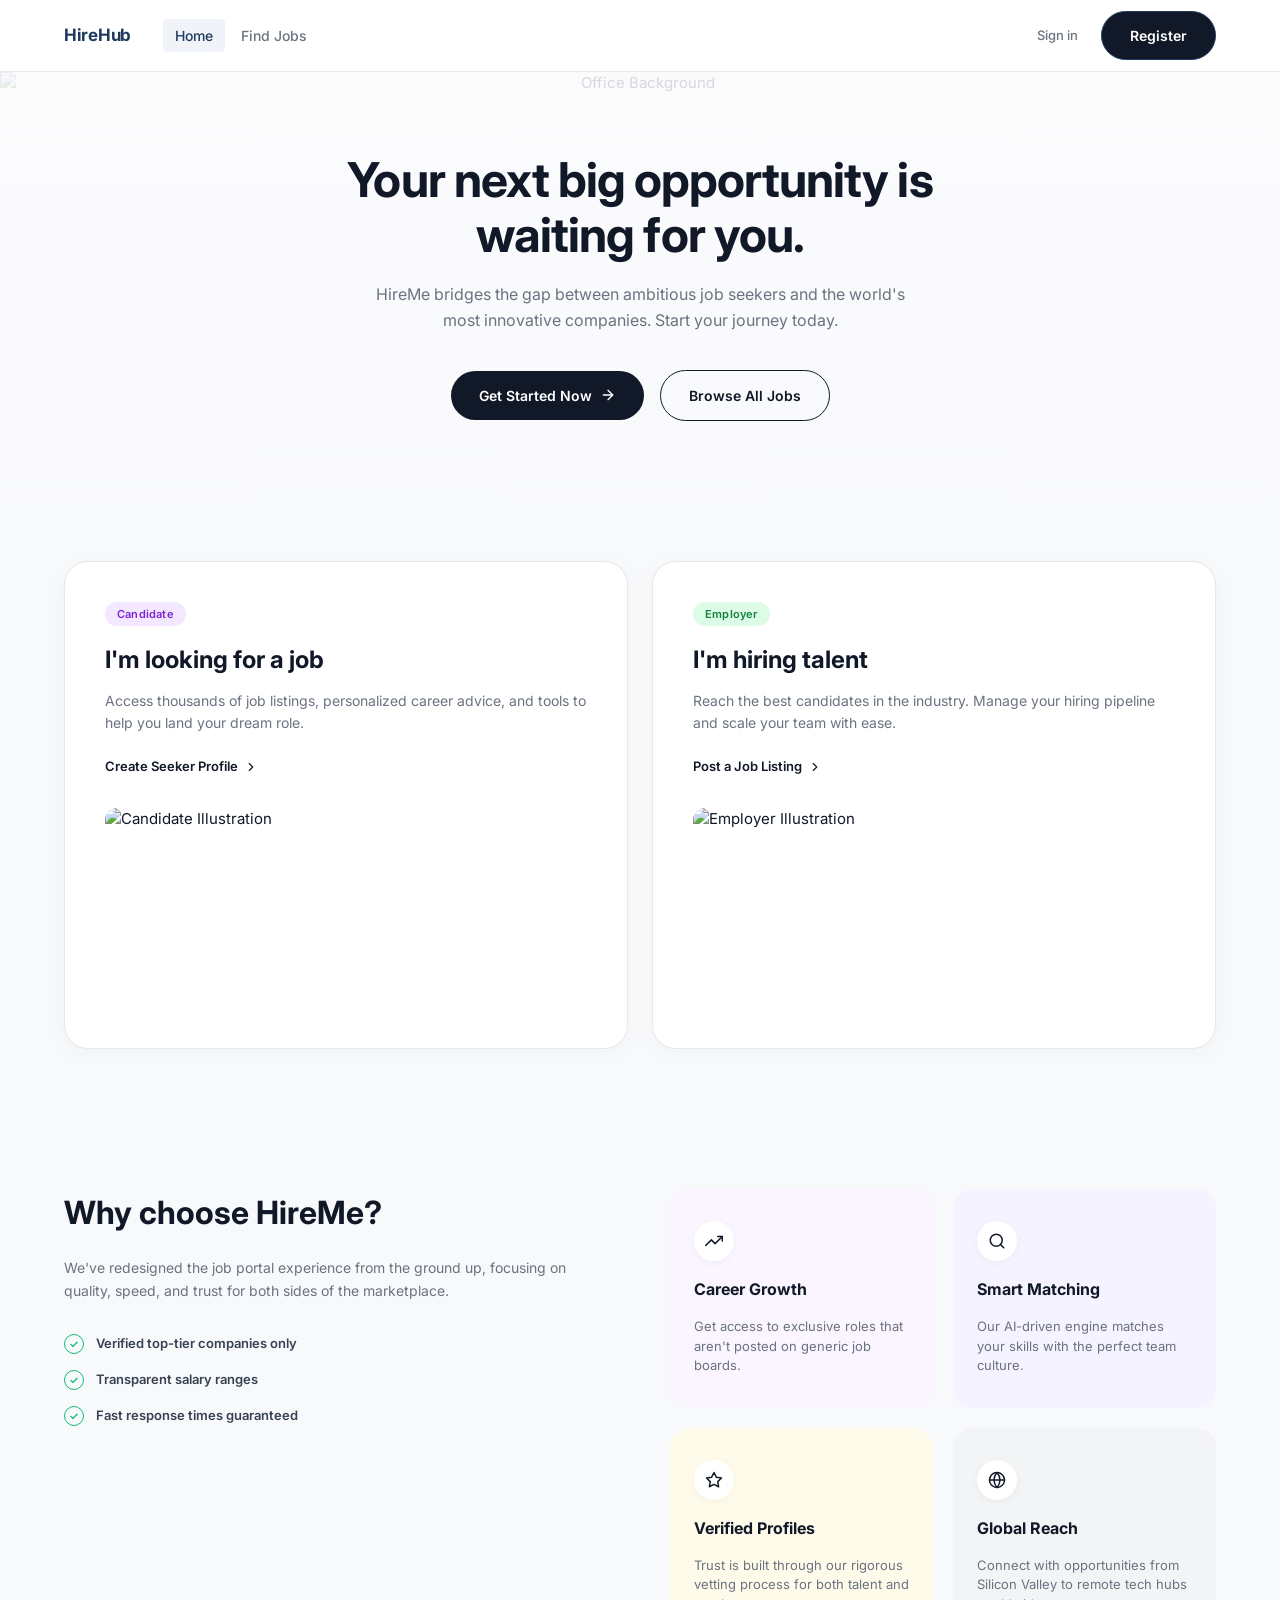
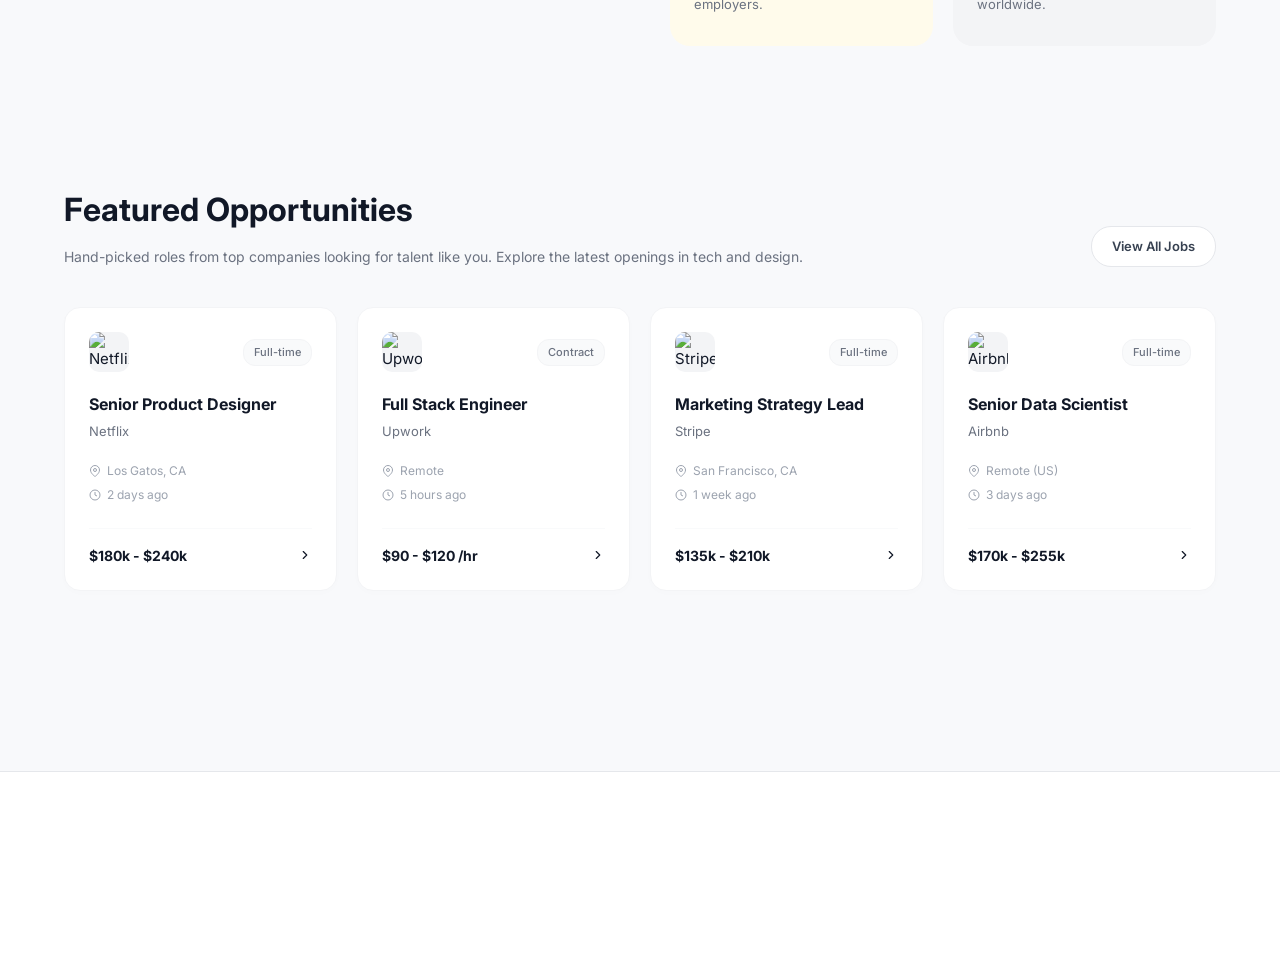
==== job-portal-frontend/index.html @ b5a2e88e "upgraded all frontend pages" ====
<!DOCTYPE html>
<html lang="en">
<head>
    <meta charset="UTF-8">
    <meta name="viewport" content="width=device-width, initial-scale=1.0">
    <title>HireMe — Your next big opportunity is waiting for you</title>
    <link rel="preconnect" href="https://fonts.googleapis.com">
    <link rel="preconnect" href="https://fonts.gstatic.com" crossorigin>
    <link rel="stylesheet" href="css/style.css">
    <style>
        * {
            margin: 0;
            padding: 0;
            box-sizing: border-box;
            font-family: 'Inter', -apple-system, BlinkMacSystemFont, sans-serif;
        }

        body {
            background-color: #F8F9FB;
            color: #111827;
            line-height: 1.5;
            -webkit-font-smoothing: antialiased;
        }

        a {
            text-decoration: none;
            color: inherit;
        }

        /* Container */
        .container {
            max-width: 1200px;
            margin: 0 auto;
            padding: 0 24px;
        }

        /* Navbar */
        .navbar {
            height: 72px;
            background: #ffffff;
            border-bottom: 1px solid #E5E7EB;
            display: flex;
            align-items: center;
            position: sticky;
            top: 0;
            z-index: 100;
        }

        .navbar .container {
            display: flex;
            align-items: center;
            justify-content: space-between;
            width: 100%;
        }

        .logo-group {
            display: flex;
            align-items: center;
            gap: 8px;
            font-weight: 700;
            font-size: 20px;
            color: #000;
        }

        .logo-icon {
            width: 32px;
            height: 32px;
            background: #111827;
            border-radius: 8px;
            display: flex;
            align-items: center;
            justify-content: center;
            color: #fff;
        }

        .nav-links {
            display: flex;
            align-items: center;
            gap: 32px;
            list-style: none;
            font-size: 13px;
            font-weight: 500;
            color: #4B5563;
        }

        .nav-links a:hover {
            color: #111827;
        }

        .nav-actions {
            display: flex;
            align-items: center;
            gap: 20px;
            font-size: 13px;
            font-weight: 500;
        }

        .nav-action-item {
            display: flex;
            align-items: center;
            gap: 6px;
            color: #374151;
        }

        .btn-register {
            background: #111827;
            color: #ffffff;
            padding: 9px 18px;
            border-radius: 20px;
            font-size: 13px;
            font-weight: 600;
            transition: background 0.2s;
        }

        .btn-register:hover {
            background: #1f2937;
        }

        /* Hero Section */
        .hero-section {
            position: relative;
            padding: 80px 0 100px;
            text-align: center;
            background: linear-gradient(180deg, rgba(255, 255, 255, 0.4) 0%, rgba(248, 249, 251, 1) 100%);
            overflow: hidden;
        }

        .hero-bg-img {
            position: absolute;
            top: 0;
            left: 50%;
            transform: translateX(-50%);
            width: 100%;
            max-width: 1400px;
            height: 100%;
            object-fit: cover;
            opacity: 0.15;
            z-index: 0;
            pointer-events: none;
        }

        .hero-content {
            position: relative;
            z-index: 1;
            max-width: 720px;
            margin: 0 auto;
        }

        .hero-title {
            font-size: 48px;
            font-weight: 700;
            line-height: 1.15;
            letter-spacing: -0.02em;
            color: #111827;
            margin-bottom: 20px;
        }

        .hero-subtitle {
            font-size: 16px;
            color: #6B7280;
            max-width: 540px;
            margin: 0 auto 36px;
            line-height: 1.6;
        }

        .hero-buttons {
            display: flex;
            align-items: center;
            justify-content: center;
            gap: 16px;
        }

        .btn-primary {
            background: #111827;
            color: #ffffff;
            padding: 14px 28px;
            border-radius: 30px;
            font-weight: 600;
            font-size: 14px;
            display: inline-flex;
            align-items: center;
            gap: 8px;
        }

        .btn-secondary {
            background: transparent;
            color: #111827;
            border: 1.5px solid #111827;
            padding: 14px 28px;
            border-radius: 30px;
            font-weight: 600;
            font-size: 14px;
        }

        /* Roles Cards Section */
        .roles-section {
            padding: 40px 0 80px;
        }

        .roles-grid {
            display: grid;
            grid-template-columns: repeat(2, 1fr);
            gap: 24px;
        }

        .role-card {
            background: #ffffff;
            border-radius: 24px;
            padding: 40px;
            border: 1.5px solid #E5E7EB;
            display: flex;
            flex-direction: column;
            justify-content: space-between;
            box-shadow: 0 4px 20px rgba(0, 0, 0, 0.03);
            transition: transform 0.3s ease, box-shadow 0.3s ease, border-color 0.3s ease;
            cursor: pointer;
        }

        .role-card:hover {
            transform: translateY(-6px);
            box-shadow: 0 20px 35px -10px rgba(30, 58, 95, 0.12);
            border-color: #1E3A5F;
        }

        .badge {
            display: inline-block;
            padding: 4px 12px;
            border-radius: 12px;
            font-size: 11px;
            font-weight: 600;
            margin-bottom: 16px;
        }

        .badge-candidate {
            background: #F3E8FF;
            color: #7E22CE;
        }

        .badge-employer {
            background: #DCFCE7;
            color: #15803D;
        }

        .role-card h2 {
            font-size: 24px;
            font-weight: 700;
            margin-bottom: 12px;
            color: #111827;
        }

        .role-card p {
            font-size: 14px;
            color: #6B7280;
            line-height: 1.6;
            margin-bottom: 20px;
        }

        .role-link {
            display: inline-flex;
            align-items: center;
            gap: 6px;
            font-size: 13px;
            font-weight: 600;
            color: #111827;
            margin-bottom: 32px;
        }

        .role-illustration {
            width: 100%;
            height: 200px;
            object-fit: contain;
            border-radius: 12px;
        }

        /* Why Choose Us Section */
        .why-section {
            padding: 60px 0 100px;
        }

        .why-grid {
            display: grid;
            grid-template-columns: 1fr 1fr;
            gap: 60px;
            align-items: start;
        }

        .why-left h2 {
            font-size: 32px;
            font-weight: 700;
            margin-bottom: 20px;
            color: #111827;
        }

        .why-left p {
            font-size: 14px;
            color: #6B7280;
            line-height: 1.6;
            margin-bottom: 32px;
        }

        .why-checklist {
            display: flex;
            flex-direction: column;
            gap: 16px;
        }

        .checklist-item {
            display: flex;
            align-items: center;
            gap: 12px;
            font-size: 13px;
            font-weight: 600;
            color: #374151;
        }

        .check-icon {
            width: 20px;
            height: 20px;
            border-radius: 50%;
            border: 1.5px solid #10B981;
            color: #10B981;
            display: flex;
            align-items: center;
            justify-content: center;
            font-size: 11px;
        }

        .features-grid {
            display: grid;
            grid-template-columns: repeat(2, 1fr);
            gap: 20px;
        }

        .feature-card {
            padding: 32px 24px;
            border-radius: 20px;
            display: flex;
            flex-direction: column;
            gap: 16px;
        }

        .bg-pink { background: #FAF5FF; }
        .bg-purple { background: #F5F3FF; }
        .bg-yellow { background: #FFFBEB; }
        .bg-gray { background: #F3F4F6; }

        .feature-icon {
            width: 40px;
            height: 40px;
            background: #ffffff;
            border-radius: 50%;
            display: flex;
            align-items: center;
            justify-content: center;
            box-shadow: 0 2px 8px rgba(0, 0, 0, 0.04);
        }

        .feature-card h3 {
            font-size: 16px;
            font-weight: 700;
            color: #111827;
        }

        .feature-card p {
            font-size: 13px;
            color: #6B7280;
            line-height: 1.5;
        }

        /* Featured Opportunities */
        .jobs-section {
            padding: 40px 0 100px;
        }

        .jobs-header {
            display: flex;
            align-items: flex-end;
            justify-content: space-between;
            margin-bottom: 40px;
        }

        .jobs-header-left h2 {
            font-size: 32px;
            font-weight: 700;
            margin-bottom: 12px;
            color: #111827;
        }

        .jobs-header-left p {
            font-size: 14px;
            color: #6B7280;
        }

        .btn-view-all {
            border: 1px solid #E5E7EB;
            background: #ffffff;
            padding: 10px 20px;
            border-radius: 20px;
            font-size: 13px;
            font-weight: 600;
            color: #374151;
        }

        .jobs-grid {
            display: grid;
            grid-template-columns: repeat(4, 1fr);
            gap: 20px;
        }

        .job-card {
            background: #ffffff;
            border-radius: 16px;
            padding: 24px;
            border: 1px solid #F3F4F6;
            display: flex;
            flex-direction: column;
            justify-content: space-between;
            box-shadow: 0 2px 10px rgba(0, 0, 0, 0.01);
        }

        .job-card-top {
            display: flex;
            align-items: center;
            justify-content: space-between;
            margin-bottom: 20px;
        }

        .company-logo {
            width: 40px;
            height: 40px;
            border-radius: 10px;
            background: #F3F4F6;
            object-fit: cover;
        }

        .job-badge {
            font-size: 11px;
            font-weight: 500;
            color: #6B7280;
            background: #F9FAFB;
            padding: 4px 10px;
            border-radius: 12px;
            border: 1px solid #F3F4F6;
        }

        .job-title {
            font-size: 16px;
            font-weight: 700;
            color: #111827;
            margin-bottom: 6px;
        }

        .company-name {
            font-size: 13px;
            color: #6B7280;
            margin-bottom: 20px;
        }

        .job-meta {
            display: flex;
            flex-direction: column;
            gap: 6px;
            font-size: 12px;
            color: #9CA3AF;
            margin-bottom: 24px;
        }

        .meta-item {
            display: flex;
            align-items: center;
            gap: 6px;
        }

        .job-card-bottom {
            display: flex;
            align-items: center;
            justify-content: space-between;
            padding-top: 16px;
            border-top: 1px solid #F9FAFB;
        }

        .salary {
            font-size: 14px;
            font-weight: 700;
            color: #111827;
        }

        .arrow-btn {
            color: #111827;
            display: flex;
            align-items: center;
        }

        /* Footer */
        .footer {
            border-top: 1px solid #E5E7EB;
            padding: 32px 0;
            background: #ffffff;
        }

        .footer .container {
            display: flex;
            align-items: center;
            justify-content: space-between;
            font-size: 12px;
            color: #9CA3AF;
        }

        .footer-links {
            display: flex;
            gap: 24px;
        }

        /* Responsiveness */
        @media (max-width: 1024px) {
            .jobs-grid {
                grid-template-columns: repeat(2, 1fr);
            }
            .why-grid {
                grid-template-columns: 1fr;
            }
        }

        @media (max-width: 640px) {
            .roles-grid {
                grid-template-columns: 1fr;
            }
            .jobs-grid {
                grid-template-columns: 1fr;
            }
            .features-grid {
                grid-template-columns: 1fr;
            }
            .hero-title {
                font-size: 32px;
            }
            .nav-links {
                display: none;
            }
        }
    </style>
</head>
<body>

    <!-- Navbar -->
    <nav class="navbar" id="navbar"></nav>

    <!-- Hero Section -->
    <section class="hero-section">
        <img src="placeholder-hero.jpg" alt="Office Background" class="hero-bg-img" />
        <div class="container">
            <div class="hero-content">
                <h1 class="hero-title">Your next big opportunity is waiting for you.</h1>
                <p class="hero-subtitle">HireMe bridges the gap between ambitious job seekers and the world's most innovative companies. Start your journey today.</p>
                <div class="hero-buttons">
                    <a href="#" class="btn-primary">
                        Get Started Now
                        <svg width="16" height="16" viewBox="0 0 24 24" fill="none" stroke="currentColor" stroke-width="2" stroke-linecap="round" stroke-linejoin="round"><line x1="5" y1="12" x2="19" y2="12"></line><polyline points="12 5 19 12 12 19"></polyline></svg>
                    </a>
                    <a href="#" class="btn-secondary">Browse All Jobs</a>
                </div>
            </div>
        </div>
    </section>

    <!-- Candidate & Employer Cards -->
    <section class="roles-section">
        <div class="container">
            <div class="roles-grid">
                <!-- Candidate Card -->
                <div class="role-card">
                    <div>
                        <span class="badge badge-candidate">Candidate</span>
                        <h2>I'm looking for a job</h2>
                        <p>Access thousands of job listings, personalized career advice, and tools to help you land your dream role.</p>
                        <a href="#" class="role-link">
                            Create Seeker Profile
                            <svg width="14" height="14" viewBox="0 0 24 24" fill="none" stroke="currentColor" stroke-width="2" stroke-linecap="round" stroke-linejoin="round"><polyline points="9 18 15 12 9 6"></polyline></svg>
                        </a>
                    </div>
                    <img src="placeholder-candidate.png" alt="Candidate Illustration" class="role-illustration" />
                </div>

                <!-- Employer Card -->
                <div class="role-card">
                    <div>
                        <span class="badge badge-employer">Employer</span>
                        <h2>I'm hiring talent</h2>
                        <p>Reach the best candidates in the industry. Manage your hiring pipeline and scale your team with ease.</p>
                        <a href="#" class="role-link">
                            Post a Job Listing
                            <svg width="14" height="14" viewBox="0 0 24 24" fill="none" stroke="currentColor" stroke-width="2" stroke-linecap="round" stroke-linejoin="round"><polyline points="9 18 15 12 9 6"></polyline></svg>
                        </a>
                    </div>
                    <img src="placeholder-employer.png" alt="Employer Illustration" class="role-illustration" />
                </div>
            </div>
        </div>
    </section>

    <!-- Why Choose HireMe -->
    <section class="why-section">
        <div class="container">
            <div class="why-grid">
                <div class="why-left">
                    <h2>Why choose HireMe?</h2>
                    <p>We've redesigned the job portal experience from the ground up, focusing on quality, speed, and trust for both sides of the marketplace.</p>
                    <div class="why-checklist">
                        <div class="checklist-item">
                            <span class="check-icon">✓</span>
                            Verified top-tier companies only
                        </div>
                        <div class="checklist-item">
                            <span class="check-icon">✓</span>
                            Transparent salary ranges
                        </div>
                        <div class="checklist-item">
                            <span class="check-icon">✓</span>
                            Fast response times guaranteed
                        </div>
                    </div>
                </div>

                <div class="features-grid">
                    <div class="feature-card bg-pink">
                        <div class="feature-icon">
                            <svg width="18" height="18" viewBox="0 0 24 24" fill="none" stroke="currentColor" stroke-width="2" stroke-linecap="round" stroke-linejoin="round"><polyline points="23 6 13.5 15.5 8.5 10.5 1 18"></polyline><polyline points="17 6 23 6 23 12"></polyline></svg>
                        </div>
                        <h3>Career Growth</h3>
                        <p>Get access to exclusive roles that aren't posted on generic job boards.</p>
                    </div>

                    <div class="feature-card bg-purple">
                        <div class="feature-icon">
                            <svg width="18" height="18" viewBox="0 0 24 24" fill="none" stroke="currentColor" stroke-width="2" stroke-linecap="round" stroke-linejoin="round"><circle cx="11" cy="11" r="8"></circle><line x1="21" y1="21" x2="16.65" y2="16.65"></line></svg>
                        </div>
                        <h3>Smart Matching</h3>
                        <p>Our AI-driven engine matches your skills with the perfect team culture.</p>
                    </div>

                    <div class="feature-card bg-yellow">
                        <div class="feature-icon">
                            <svg width="18" height="18" viewBox="0 0 24 24" fill="none" stroke="currentColor" stroke-width="2" stroke-linecap="round" stroke-linejoin="round"><polygon points="12 2 15.09 8.26 22 9.27 17 14.14 18.18 21.02 12 17.77 5.82 21.02 7 14.14 2 9.27 8.91 8.26 12 2"></polygon></svg>
                        </div>
                        <h3>Verified Profiles</h3>
                        <p>Trust is built through our rigorous vetting process for both talent and employers.</p>
                    </div>

                    <div class="feature-card bg-gray">
                        <div class="feature-icon">
                            <svg width="18" height="18" viewBox="0 0 24 24" fill="none" stroke="currentColor" stroke-width="2" stroke-linecap="round" stroke-linejoin="round"><circle cx="12" cy="12" r="10"></circle><line x1="2" y1="12" x2="22" y2="12"></line><path d="M12 2a15.3 15.3 0 0 1 4 10 15.3 15.3 0 0 1-4 10 15.3 15.3 0 0 1-4-10 15.3 15.3 0 0 1 4-10z"></path></svg>
                        </div>
                        <h3>Global Reach</h3>
                        <p>Connect with opportunities from Silicon Valley to remote tech hubs worldwide.</p>
                    </div>
                </div>
            </div>
        </div>
    </section>

    <!-- Featured Opportunities -->
    <section class="jobs-section">
        <div class="container">
            <div class="jobs-header">
                <div class="jobs-header-left">
                    <h2>Featured Opportunities</h2>
                    <p>Hand-picked roles from top companies looking for talent like you. Explore the latest openings in tech and design.</p>
                </div>
                <a href="#" class="btn-view-all">View All Jobs</a>
            </div>

            <div class="jobs-grid">
                <!-- Job 1 -->
                <div class="job-card">
                    <div>
                        <div class="job-card-top">
                            <img src="placeholder-logo-1.png" alt="Netflix" class="company-logo" />
                            <span class="job-badge">Full-time</span>
                        </div>
                        <h3 class="job-title">Senior Product Designer</h3>
                        <p class="company-name">Netflix</p>
                        <div class="job-meta">
                            <div class="meta-item">
                                <svg width="12" height="12" viewBox="0 0 24 24" fill="none" stroke="currentColor" stroke-width="2"><path d="M21 10c0 7-9 13-9 13s-9-6-9-13a9 9 0 0 1 18 0z"></path><circle cx="12" cy="10" r="3"></circle></svg>
                                Los Gatos, CA
                            </div>
                            <div class="meta-item">
                                <svg width="12" height="12" viewBox="0 0 24 24" fill="none" stroke="currentColor" stroke-width="2"><circle cx="12" cy="12" r="10"></circle><polyline points="12 6 12 12 16 14"></polyline></svg>
                                2 days ago
                            </div>
                        </div>
                    </div>
                    <div class="job-card-bottom">
                        <span class="salary">$180k - $240k</span>
                        <a href="#" class="arrow-btn">
                            <svg width="14" height="14" viewBox="0 0 24 24" fill="none" stroke="currentColor" stroke-width="2" stroke-linecap="round" stroke-linejoin="round"><polyline points="9 18 15 12 9 6"></polyline></svg>
                        </a>
                    </div>
                </div>

                <!-- Job 2 -->
                <div class="job-card">
                    <div>
                        <div class="job-card-top">
                            <img src="placeholder-logo-2.png" alt="Upwork" class="company-logo" />
                            <span class="job-badge">Contract</span>
                        </div>
                        <h3 class="job-title">Full Stack Engineer</h3>
                        <p class="company-name">Upwork</p>
                        <div class="job-meta">
                            <div class="meta-item">
                                <svg width="12" height="12" viewBox="0 0 24 24" fill="none" stroke="currentColor" stroke-width="2"><path d="M21 10c0 7-9 13-9 13s-9-6-9-13a9 9 0 0 1 18 0z"></path><circle cx="12" cy="10" r="3"></circle></svg>
                                Remote
                            </div>
                            <div class="meta-item">
                                <svg width="12" height="12" viewBox="0 0 24 24" fill="none" stroke="currentColor" stroke-width="2"><circle cx="12" cy="12" r="10"></circle><polyline points="12 6 12 12 16 14"></polyline></svg>
                                5 hours ago
                            </div>
                        </div>
                    </div>
                    <div class="job-card-bottom">
                        <span class="salary">$90 - $120 /hr</span>
                        <a href="#" class="arrow-btn">
                            <svg width="14" height="14" viewBox="0 0 24 24" fill="none" stroke="currentColor" stroke-width="2" stroke-linecap="round" stroke-linejoin="round"><polyline points="9 18 15 12 9 6"></polyline></svg>
                        </a>
                    </div>
                </div>

                <!-- Job 3 -->
                <div class="job-card">
                    <div>
                        <div class="job-card-top">
                            <img src="placeholder-logo-3.png" alt="Stripe" class="company-logo" />
                            <span class="job-badge">Full-time</span>
                        </div>
                        <h3 class="job-title">Marketing Strategy Lead</h3>
                        <p class="company-name">Stripe</p>
                        <div class="job-meta">
                            <div class="meta-item">
                                <svg width="12" height="12" viewBox="0 0 24 24" fill="none" stroke="currentColor" stroke-width="2"><path d="M21 10c0 7-9 13-9 13s-9-6-9-13a9 9 0 0 1 18 0z"></path><circle cx="12" cy="10" r="3"></circle></svg>
                                San Francisco, CA
                            </div>
                            <div class="meta-item">
                                <svg width="12" height="12" viewBox="0 0 24 24" fill="none" stroke="currentColor" stroke-width="2"><circle cx="12" cy="12" r="10"></circle><polyline points="12 6 12 12 16 14"></polyline></svg>
                                1 week ago
                            </div>
                        </div>
                    </div>
                    <div class="job-card-bottom">
                        <span class="salary">$135k - $210k</span>
                        <a href="#" class="arrow-btn">
                            <svg width="14" height="14" viewBox="0 0 24 24" fill="none" stroke="currentColor" stroke-width="2" stroke-linecap="round" stroke-linejoin="round"><polyline points="9 18 15 12 9 6"></polyline></svg>
                        </a>
                    </div>
                </div>

                <!-- Job 4 -->
                <div class="job-card">
                    <div>
                        <div class="job-card-top">
                            <img src="placeholder-logo-4.png" alt="Airbnb" class="company-logo" />
                            <span class="job-badge">Full-time</span>
                        </div>
                        <h3 class="job-title">Senior Data Scientist</h3>
                        <p class="company-name">Airbnb</p>
                        <div class="job-meta">
                            <div class="meta-item">
                                <svg width="12" height="12" viewBox="0 0 24 24" fill="none" stroke="currentColor" stroke-width="2"><path d="M21 10c0 7-9 13-9 13s-9-6-9-13a9 9 0 0 1 18 0z"></path><circle cx="12" cy="10" r="3"></circle></svg>
                                Remote (US)
                            </div>
                            <div class="meta-item">
                                <svg width="12" height="12" viewBox="0 0 24 24" fill="none" stroke="currentColor" stroke-width="2"><circle cx="12" cy="12" r="10"></circle><polyline points="12 6 12 12 16 14"></polyline></svg>
                                3 days ago
                            </div>
                        </div>
                    </div>
                    <div class="job-card-bottom">
                        <span class="salary">$170k - $255k</span>
                        <a href="#" class="arrow-btn">
                            <svg width="14" height="14" viewBox="0 0 24 24" fill="none" stroke="currentColor" stroke-width="2" stroke-linecap="round" stroke-linejoin="round"><polyline points="9 18 15 12 9 6"></polyline></svg>
                        </a>
                    </div>
                </div>
            </div>
        </div>
    </section>

    <!-- Footer -->
    <footer class="footer" id="footer"></footer>

    <script src="js/config.js"></script>
    <script src="js/shared.js"></script>
    <script src="js/api.js"></script>
    <script src="js/home.js"></script>
</body>
</html>
---- job-portal-frontend/css/style.css ----
@import url('https://fonts.googleapis.com/css2?family=Inter:wght@400;500;600;700&display=swap');

/* DESIGN TOKENS */
:root {
    --color-primary:    #1E3A5F;
    --color-primary-dk: #162d4a;
    --color-secondary:  #3F6E8A;
    --color-accent:     #C58B3A;
    --color-bg:         #F7F8FA;
    --color-white:      #FFFFFF;
    --color-text:       #1F2937;
    --color-muted:      #6B7280;
    --color-border:     #D6D9DE;
    --color-success:    #2F855A;
    --color-danger:     #C53030;
    --color-warning:    #D69E2E;

    --font-base: 'Inter', system-ui, sans-serif;

    --radius-sm: 4px;
    --radius-md: 6px;
    --radius-lg: 8px;

    --shadow-sm: 0 1px 3px rgba(0,0,0,0.08);
    --shadow-md: 0 2px 8px rgba(0,0,0,0.10);
    --shadow-lg: 0 4px 16px rgba(0,0,0,0.12);

    --nav-height: 60px;
    --sidebar-w: 240px;
    --content-max: 1200px;
    --transition: 0.18s ease;
}

/* RESET & BASE */
*, *::before, *::after {
    box-sizing: border-box;
    margin: 0;
    padding: 0;
}

html {
    scroll-behavior: smooth;
}

body {
    font-family: var(--font-base);
    font-size: 15px;
    line-height: 1.6;
    color: var(--color-text);
    background: var(--color-bg);
    -webkit-font-smoothing: antialiased;
}

a {
    color: inherit;
    text-decoration: none;
}

img {
    display: block;
    max-width: 100%;
}

ul, ol {
    list-style: none;
}

button {
    font-family: var(--font-base);
    cursor: pointer;
    border: none;
    background: none;
}

input, select, textarea {
    font-family: var(--font-base);
    font-size: 14px;
}

/* NAVBAR */
.navbar {
    position: sticky;
    top: 0;
    z-index: 100;
    height: var(--nav-height);
    background: var(--color-white);
    border-bottom: 1px solid var(--color-border);
    display: flex;
    align-items: center;
}

.navbar-inner {
    width: 100%;
    max-width: var(--content-max);
    margin: 0 auto;
    padding: 0 24px;
    display: flex;
    align-items: center;
    gap: 32px;
}

.navbar-brand {
    display: flex;
    align-items: center;
    gap: 8px;
    font-size: 17px;
    font-weight: 700;
    color: var(--color-primary);
    letter-spacing: -0.3px;
    flex-shrink: 0;
}

.navbar-brand svg {
    color: var(--color-accent);
}

.navbar-links {
    display: flex;
    align-items: center;
    gap: 4px;
    flex: 1;
}

.navbar-links a {
    padding: 6px 12px;
    font-size: 14px;
    font-weight: 500;
    color: var(--color-muted);
    border-radius: var(--radius-sm);
    transition: color var(--transition), background var(--transition);
}

.navbar-links a:hover,
.navbar-links a.active {
    color: var(--color-primary);
    background: #f0f4f8;
}

.navbar-actions {
    display: flex;
    align-items: center;
    gap: 10px;
    flex-shrink: 0;
}

.navbar-user {
    display: flex;
    align-items: center;
    gap: 8px;
    font-size: 14px;
    font-weight: 500;
    color: var(--color-text);
}

.navbar-user-avatar {
    width: 32px;
    height: 32px;
    border-radius: 50%;
    background: var(--color-primary);
    color: var(--color-white);
    display: flex;
    align-items: center;
    justify-content: center;
    font-size: 13px;
    font-weight: 600;
}

.navbar-hamburger {
    display: none;
    flex-direction: column;
    gap: 5px;
    padding: 6px;
    cursor: pointer;
    background: none;
    border: none;
}

.navbar-hamburger span {
    display: block;
    width: 22px;
    height: 2px;
    background: var(--color-text);
    border-radius: 2px;
    transition: var(--transition);
}

.navbar-mobile {
    display: none;
    position: absolute;
    top: var(--nav-height);
    left: 0;
    right: 0;
    background: var(--color-white);
    border-bottom: 1px solid var(--color-border);
    padding: 12px 24px 16px;
    flex-direction: column;
    gap: 4px;
    box-shadow: var(--shadow-md);
}

.navbar-mobile.open {
    display: flex;
}

.navbar-mobile a {
    padding: 10px 12px;
    font-size: 14px;
    font-weight: 500;
    color: var(--color-text);
    border-radius: var(--radius-sm);
    transition: background var(--transition);
}

.navbar-mobile a:hover {
    background: var(--color-bg);
}

.navbar-mobile .mobile-actions {
    margin-top: 8px;
    padding-top: 12px;
    border-top: 1px solid var(--color-border);
    display: flex;
    gap: 10px;
}

/* FOOTER */
.footer {
    background: var(--color-primary);
    color: rgba(255,255,255,0.75);
    padding: 48px 0 0;
    margin-top: 80px;
}

.footer-inner {
    max-width: var(--content-max);
    margin: 0 auto;
    padding: 0 24px;
    display: grid;
    grid-template-columns: 1.6fr 1fr 1fr 1fr;
    gap: 40px;
}

.footer-brand-name {
    font-size: 17px;
    font-weight: 700;
    color: var(--color-white);
    letter-spacing: -0.3px;
    margin-bottom: 10px;
    display: flex;
    align-items: center;
    gap: 8px;
}

.footer-tagline {
    font-size: 13.5px;
    line-height: 1.6;
    max-width: 260px;
}

.footer-col h4 {
    font-size: 13px;
    font-weight: 600;
    color: var(--color-white);
    text-transform: uppercase;
    letter-spacing: 0.6px;
    margin-bottom: 14px;
}

.footer-col ul {
    display: flex;
    flex-direction: column;
    gap: 9px;
}

.footer-col ul li a {
    font-size: 13.5px;
    color: rgba(255,255,255,0.65);
    transition: color var(--transition);
}

.footer-col ul li a:hover {
    color: var(--color-white);
}

.footer-bottom {
    margin-top: 40px;
    border-top: 1px solid rgba(255,255,255,0.12);
    padding: 16px 24px;
    max-width: var(--content-max);
    margin-left: auto;
    margin-right: auto;
    display: flex;
    align-items: center;
    justify-content: space-between;
    font-size: 12.5px;
    color: rgba(255,255,255,0.45);
}

/* BUTTONS */
.btn {
    display: inline-flex;
    align-items: center;
    justify-content: center;
    gap: 7px;
    padding: 8px 18px;
    font-size: 14px;
    font-weight: 500;
    border-radius: var(--radius-md);
    transition: background var(--transition), border-color var(--transition), color var(--transition), opacity var(--transition);
    white-space: nowrap;
    cursor: pointer;
    border: 1px solid transparent;
    line-height: 1.4;
}

.btn-primary {
    background: var(--color-primary);
    color: var(--color-white);
    border-color: var(--color-primary);
}

.btn-primary:hover {
    background: var(--color-primary-dk);
    border-color: var(--color-primary-dk);
}

.btn-secondary {
    background: var(--color-secondary);
    color: var(--color-white);
    border-color: var(--color-secondary);
}

.btn-secondary:hover {
    background: #356080;
    border-color: #356080;
}

.btn-outline {
    background: transparent;
    color: var(--color-primary);
    border-color: var(--color-primary);
}

.btn-outline:hover {
    background: var(--color-primary);
    color: var(--color-white);
}

.btn-outline-white {
    background: transparent;
    color: var(--color-white);
    border-color: rgba(255,255,255,0.5);
}

.btn-outline-white:hover {
    background: rgba(255,255,255,0.12);
    border-color: var(--color-white);
}

.btn-danger {
    background: var(--color-danger);
    color: var(--color-white);
    border-color: var(--color-danger);
}

.btn-danger:hover {
    background: #a82929;
    border-color: #a82929;
}

.btn-success {
    background: var(--color-success);
    color: var(--color-white);
    border-color: var(--color-success);
}

.btn-success:hover {
    background: #276749;
    border-color: #276749;
}

.btn-ghost {
    background: transparent;
    color: var(--color-muted);
    border-color: transparent;
}

.btn-ghost:hover {
    background: var(--color-bg);
    color: var(--color-text);
}

.btn-sm {
    padding: 5px 12px;
    font-size: 13px;
}

.btn-lg {
    padding: 11px 24px;
    font-size: 15px;
}

.btn-full {
    width: 100%;
}

.btn:disabled,
.btn.disabled {
    opacity: 0.5;
    cursor: not-allowed;
    pointer-events: none;
}

.btn-loading {
    position: relative;
    pointer-events: none;
    opacity: 0.75;
}

/* FORM ELEMENTS */
.form-group {
    display: flex;
    flex-direction: column;
    gap: 5px;
}

.form-label {
    font-size: 13.5px;
    font-weight: 500;
    color: var(--color-text);
}

.form-label .required {
    color: var(--color-danger);
    margin-left: 2px;
}

.form-control {
    width: 100%;
    padding: 9px 12px;
    font-size: 14px;
    color: var(--color-text);
    background: var(--color-white);
    border: 1px solid var(--color-border);
    border-radius: var(--radius-md);
    outline: none;
    transition: border-color var(--transition), box-shadow var(--transition);
    appearance: none;
}

.form-control:focus {
    border-color: var(--color-secondary);
    box-shadow: 0 0 0 3px rgba(63,110,138,0.12);
}

.form-control::placeholder {
    color: var(--color-muted);
}

.form-control.error {
    border-color: var(--color-danger);
}

.form-hint {
    font-size: 12.5px;
    color: var(--color-muted);
}

.form-error {
    font-size: 12.5px;
    color: var(--color-danger);
}

/* ALERTS & MESSAGES */
.alert {
    padding: 11px 14px;
    border-radius: var(--radius-md);
    font-size: 13.5px;
    border-left: 3px solid transparent;
    display: flex;
    align-items: flex-start;
    gap: 8px;
}

.alert-success {
    background: #f0fdf4;
    border-color: var(--color-success);
    color: #1a5c38;
}

.alert-error {
    background: #fff5f5;
    border-color: var(--color-danger);
    color: #8b1c1c;
}

.alert-warning {
    background: #fffbeb;
    border-color: var(--color-warning);
    color: #7d5a0a;
}

.alert-info {
    background: #f0f5ff;
    border-color: var(--color-secondary);
    color: #1e3d5a;
}

.form-message {
    padding: 11px 14px;
    border-radius: var(--radius-md);
    font-size: 13.5px;
    display: none;
    border-left: 3px solid transparent;
    margin-bottom: 12px;
}

.form-message.success {
    background: #f0fdf4;
    border-color: var(--color-success);
    color: #1a5c38;
    display: block;
}

.form-message.error {
    background: #fff5f5;
    border-color: var(--color-danger);
    color: #8b1c1c;
    display: block;
}

.form-message.info {
    background: #f0f5ff;
    border-color: var(--color-secondary);
    color: #1e3d5a;
    display: block;
}

/* BADGES & STATUS LABELS */
.badge {
    display: inline-flex;
    align-items: center;
    padding: 2px 9px;
    font-size: 11.5px;
    font-weight: 600;
    border-radius: 20px;
    letter-spacing: 0.2px;
    white-space: nowrap;
}

.badge-applied {
    background: #e8f0fe;
    color: #1a56a4;
}

.badge-under_review {
    background: #fffbeb;
    color: #92601a;
}

.badge-shortlisted {
    background: #f0fdf4;
    color: #1a6b3a;
}

.badge-rejected {
    background: #fff5f5;
    color: #8b1c1c;
}

.badge-pending {
    background: #fef9c3;
    color: #7a4a0a;
}

.badge-approved {
    background: #f0fdf4;
    color: #1a6b3a;
}

.badge-unknown {
    background: #f3f4f6;
    color: var(--color-muted);
}

.badge-fulltime,
.badge-full-time {
    background: #e8f0fe;
    color: #1a56a4;
}

.badge-parttime,
.badge-part-time {
    background: #fef3c7;
    color: #92601a;
}

.badge-remote {
    background: #f0fdf4;
    color: #1a6b3a;
}

.badge-contract {
    background: #faf5ff;
    color: #5a2d82;
}

.badge-internship {
    background: #fff7ed;
    color: #9a3412;
}

/* PAGE CONTAINER & LAYOUT */
.page-container {
    max-width: var(--content-max);
    margin: 0 auto;
    padding: 0 24px;
}

.page-header {
    padding: 32px 0 24px;
    border-bottom: 1px solid var(--color-border);
    margin-bottom: 28px;
}

.page-header h1 {
    font-size: 22px;
    font-weight: 700;
    color: var(--color-text);
}

.page-header p {
    font-size: 14px;
    color: var(--color-muted);
    margin-top: 4px;
}

/* TABLE */
.table-wrapper {
    background: var(--color-white);
    border: 1px solid var(--color-border);
    border-radius: var(--radius-lg);
    overflow: hidden;
}

.data-table {
    width: 100%;
    border-collapse: collapse;
    font-size: 13.5px;
}

.data-table thead th {
    background: #f8f9fb;
    padding: 11px 16px;
    text-align: left;
    font-size: 12px;
    font-weight: 600;
    color: var(--color-muted);
    text-transform: uppercase;
    letter-spacing: 0.5px;
    border-bottom: 1px solid var(--color-border);
    white-space: nowrap;
}

.data-table tbody td {
    padding: 12px 16px;
    border-bottom: 1px solid #f0f0f0;
    color: var(--color-text);
    vertical-align: middle;
}

.data-table tbody tr:last-child td {
    border-bottom: none;
}

.data-table tbody tr:hover td {
    background: #fafbfc;
}

.data-table tbody tr:nth-child(even) td {
    background: #fdfdfe;
}

.data-table tbody tr:nth-child(even):hover td {
    background: #fafbfc;
}

.table-actions {
    display: flex;
    align-items: center;
    gap: 6px;
}

/* PAGINATION */
.pagination {
    display: flex;
    align-items: center;
    justify-content: center;
    gap: 4px;
    margin-top: 28px;
}

.page-btn {
    min-width: 34px;
    height: 34px;
    padding: 0 10px;
    display: flex;
    align-items: center;
    justify-content: center;
    font-size: 13.5px;
    font-weight: 500;
    border-radius: var(--radius-sm);
    border: 1px solid var(--color-border);
    background: var(--color-white);
    color: var(--color-text);
    cursor: pointer;
    transition: var(--transition);
}

.page-btn:hover {
    border-color: var(--color-secondary);
    color: var(--color-secondary);
}

.page-btn.active {
    background: var(--color-primary);
    border-color: var(--color-primary);
    color: var(--color-white);
}

.page-btn:disabled {
    opacity: 0.4;
    cursor: not-allowed;
}

/* MODAL */
.modal-overlay {
    position: fixed;
    inset: 0;
    background: rgba(0,0,0,0.45);
    z-index: 300;
    display: flex;
    align-items: center;
    justify-content: center;
    padding: 24px;
    opacity: 0;
    pointer-events: none;
    transition: opacity var(--transition);
}

.modal-overlay.open {
    opacity: 1;
    pointer-events: all;
}

.modal {
    background: var(--color-white);
    border-radius: var(--radius-lg);
    box-shadow: var(--shadow-lg);
    width: 100%;
    max-width: 480px;
    padding: 28px;
    transform: translateY(-8px);
    transition: transform var(--transition);
}

.modal-overlay.open .modal {
    transform: translateY(0);
}

.modal-header {
    display: flex;
    align-items: center;
    justify-content: space-between;
    margin-bottom: 20px;
}

.modal-header h3 {
    font-size: 17px;
    font-weight: 600;
}

.modal-close {
    width: 28px;
    height: 28px;
    display: flex;
    align-items: center;
    justify-content: center;
    border-radius: var(--radius-sm);
    color: var(--color-muted);
    cursor: pointer;
    transition: background var(--transition);
}

.modal-close:hover {
    background: var(--color-bg);
    color: var(--color-text);
}

.modal-footer {
    display: flex;
    justify-content: flex-end;
    gap: 10px;
    margin-top: 24px;
    padding-top: 18px;
    border-top: 1px solid var(--color-border);
}

/* TOAST NOTIFICATIONS */
.toast-container {
    position: fixed;
    bottom: 24px;
    right: 24px;
    z-index: 400;
    display: flex;
    flex-direction: column;
    gap: 8px;
    pointer-events: none;
}

.toast {
    background: var(--color-white);
    border: 1px solid var(--color-border);
    border-radius: var(--radius-md);
    box-shadow: var(--shadow-md);
    padding: 12px 16px;
    font-size: 13.5px;
    display: flex;
    align-items: center;
    gap: 10px;
    min-width: 260px;
    max-width: 360px;
    pointer-events: all;
    animation: toastIn 0.2s ease;
    border-left: 3px solid var(--color-secondary);
}

.toast.toast-success { border-left-color: var(--color-success); }
.toast.toast-error   { border-left-color: var(--color-danger); }
.toast.toast-warning { border-left-color: var(--color-warning); }

@keyframes toastIn {
    from { opacity: 0; transform: translateX(20px); }
    to   { opacity: 1; transform: translateX(0); }
}

/* LOADER */
.loader {
    display: flex;
    align-items: center;
    justify-content: center;
    padding: 40px 20px;
    color: var(--color-muted);
    font-size: 13.5px;
    gap: 10px;
}

.spinner {
    width: 18px;
    height: 18px;
    border: 2px solid var(--color-border);
    border-top-color: var(--color-secondary);
    border-radius: 50%;
    animation: spin 0.65s linear infinite;
}

@keyframes spin {
    to { transform: rotate(360deg); }
}

.loading-message {
    color: var(--color-muted);
    font-size: 13.5px;
    text-align: center;
    padding: 32px 0;
}

/* EMPTY STATE */
.empty-state {
    text-align: center;
    padding: 56px 24px;
    color: var(--color-muted);
}

.empty-state svg {
    opacity: 0.35;
    margin: 0 auto 16px;
}

.empty-state h3 {
    font-size: 16px;
    font-weight: 600;
    color: var(--color-text);
    margin-bottom: 6px;
}

.empty-state p {
    font-size: 13.5px;
    max-width: 320px;
    margin: 0 auto 20px;
}

/* UTILITY CLASSES */
.hidden  { display: none !important; }
.sr-only { position: absolute; width: 1px; height: 1px; padding: 0; margin: -1px; overflow: hidden; clip: rect(0,0,0,0); border: 0; }

.text-muted   { color: var(--color-muted); }
.text-success { color: var(--color-success); }
.text-danger  { color: var(--color-danger); }
.text-primary { color: var(--color-primary); }
.text-accent  { color: var(--color-accent); }

.fw-500 { font-weight: 500; }
.fw-600 { font-weight: 600; }
.fw-700 { font-weight: 700; }

.mt-4  { margin-top: 4px; }
.mt-8  { margin-top: 8px; }
.mt-16 { margin-top: 16px; }
.mt-24 { margin-top: 24px; }
.mb-8  { margin-bottom: 8px; }
.mb-16 { margin-bottom: 16px; }
.mb-24 { margin-bottom: 24px; }

.divider {
    height: 1px;
    background: var(--color-border);
    margin: 24px 0;
}

/* SECTION TITLES (PUBLIC PAGES) */
.section-label {
    font-size: 11.5px;
    font-weight: 600;
    text-transform: uppercase;
    letter-spacing: 0.8px;
    color: var(--color-accent);
    margin-bottom: 6px;
}

.section-title {
    font-size: 24px;
    font-weight: 700;
    color: var(--color-text);
    letter-spacing: -0.3px;
}

.section-subtitle {
    font-size: 14.5px;
    color: var(--color-muted);
    margin-top: 6px;
    max-width: 520px;
}

/* RESPONSIVE BREAKPOINTS */
@media (max-width: 1024px) {
    .footer-inner {
        grid-template-columns: 1fr 1fr;
        gap: 32px;
    }
}

@media (max-width: 768px) {
    .navbar-links {
        display: none;
    }

    .navbar-actions {
        display: none;
    }

    .navbar-hamburger {
        display: flex;
        margin-left: auto;
    }

    .footer-inner {
        grid-template-columns: 1fr 1fr;
        gap: 28px;
    }

    .footer-bottom {
        flex-direction: column;
        gap: 6px;
        text-align: center;
    }

    .page-container {
        padding: 0 16px;
    }
}

@media (max-width: 480px) {
    .footer-inner {
        grid-template-columns: 1fr;
    }

    .modal {
        padding: 20px;
    }

    .toast-container {
        left: 16px;
        right: 16px;
        bottom: 16px;
    }

    .toast {
        min-width: unset;
    }
}
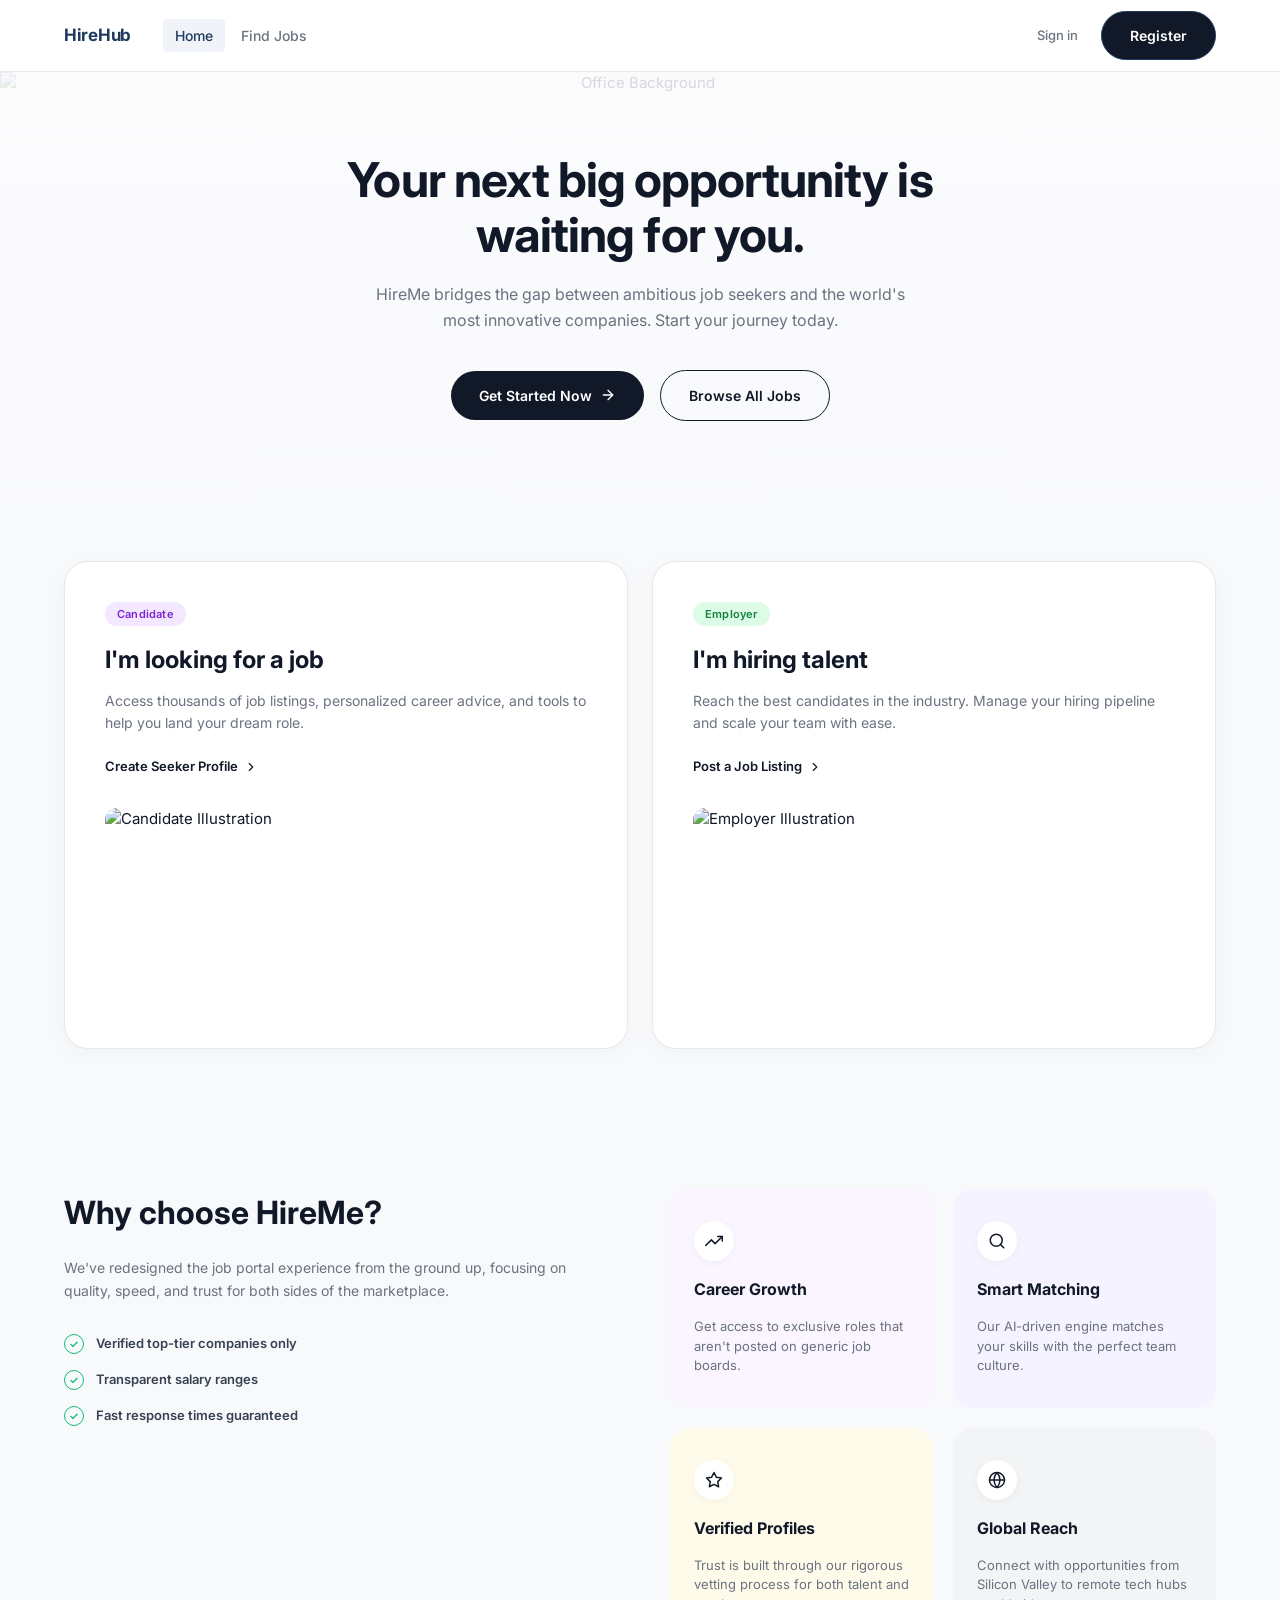
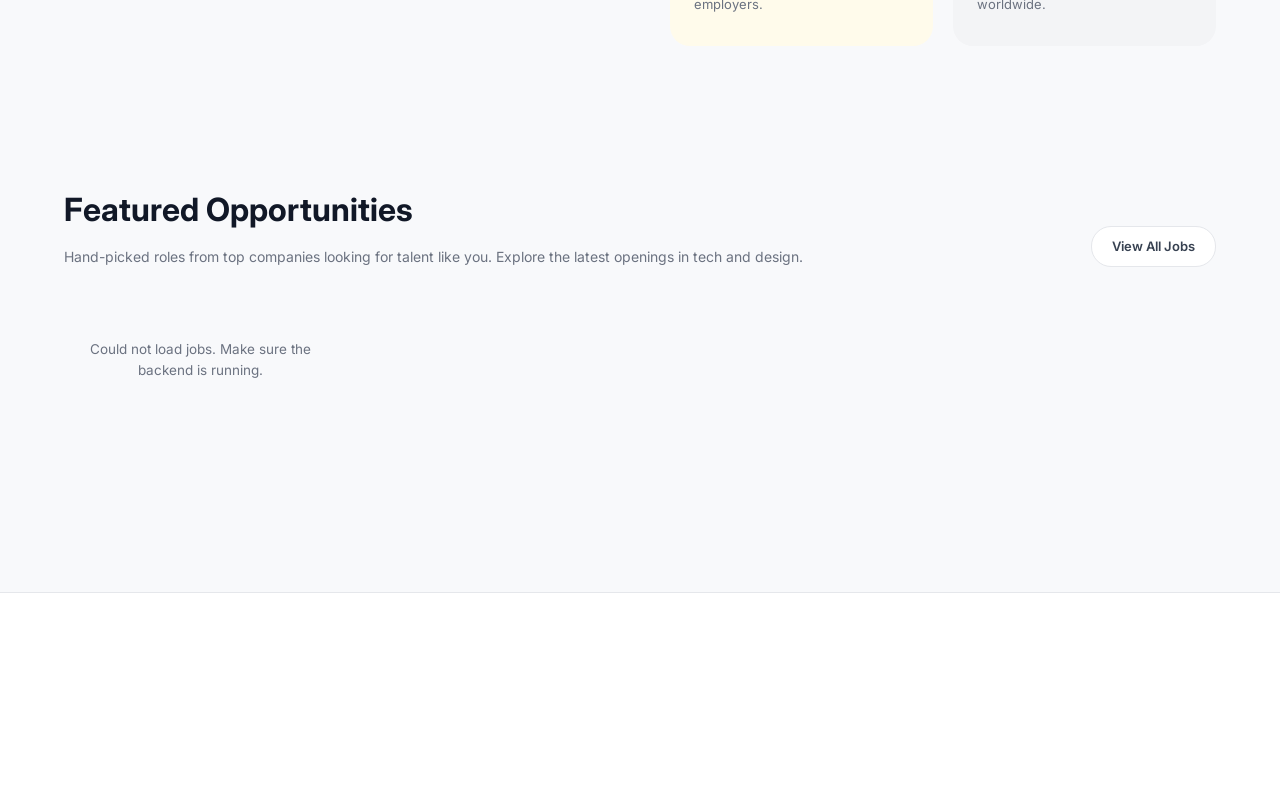
==== commit 347a13b8: "fix: partial repair of auth, routing, and job-posting flow (not fully done) Fixes same-origin sessio" ====
--- a/job-portal-frontend/index.html
+++ b/job-portal-frontend/index.html
@@ -557,7 +557,7 @@
                         Get Started Now
                         <svg width="16" height="16" viewBox="0 0 24 24" fill="none" stroke="currentColor" stroke-width="2" stroke-linecap="round" stroke-linejoin="round"><line x1="5" y1="12" x2="19" y2="12"></line><polyline points="12 5 19 12 12 19"></polyline></svg>
                     </a>
-                    <a href="#" class="btn-secondary">Browse All Jobs</a>
+                    <a href="#" id="hero-browse-jobs" class="btn-secondary">Browse All Jobs</a>
                 </div>
             </div>
         </div>
@@ -573,7 +573,7 @@
                         <span class="badge badge-candidate">Candidate</span>
                         <h2>I'm looking for a job</h2>
                         <p>Access thousands of job listings, personalized career advice, and tools to help you land your dream role.</p>
-                        <a href="#" class="role-link">
+                        <a href="#" id="role-seeker-link" class="role-link">
                             Create Seeker Profile
                             <svg width="14" height="14" viewBox="0 0 24 24" fill="none" stroke="currentColor" stroke-width="2" stroke-linecap="round" stroke-linejoin="round"><polyline points="9 18 15 12 9 6"></polyline></svg>
                         </a>
@@ -587,7 +587,7 @@
                         <span class="badge badge-employer">Employer</span>
                         <h2>I'm hiring talent</h2>
                         <p>Reach the best candidates in the industry. Manage your hiring pipeline and scale your team with ease.</p>
-                        <a href="#" class="role-link">
+                        <a href="#" id="role-employer-link" class="role-link">
                             Post a Job Listing
                             <svg width="14" height="14" viewBox="0 0 24 24" fill="none" stroke="currentColor" stroke-width="2" stroke-linecap="round" stroke-linejoin="round"><polyline points="9 18 15 12 9 6"></polyline></svg>
                         </a>
@@ -666,122 +666,10 @@
                     <h2>Featured Opportunities</h2>
                     <p>Hand-picked roles from top companies looking for talent like you. Explore the latest openings in tech and design.</p>
                 </div>
-                <a href="#" class="btn-view-all">View All Jobs</a>
+                <a href="#" id="view-all-jobs" class="btn-view-all">View All Jobs</a>
             </div>
 
-            <div class="jobs-grid">
-                <!-- Job 1 -->
-                <div class="job-card">
-                    <div>
-                        <div class="job-card-top">
-                            <img src="placeholder-logo-1.png" alt="Netflix" class="company-logo" />
-                            <span class="job-badge">Full-time</span>
-                        </div>
-                        <h3 class="job-title">Senior Product Designer</h3>
-                        <p class="company-name">Netflix</p>
-                        <div class="job-meta">
-                            <div class="meta-item">
-                                <svg width="12" height="12" viewBox="0 0 24 24" fill="none" stroke="currentColor" stroke-width="2"><path d="M21 10c0 7-9 13-9 13s-9-6-9-13a9 9 0 0 1 18 0z"></path><circle cx="12" cy="10" r="3"></circle></svg>
-                                Los Gatos, CA
-                            </div>
-                            <div class="meta-item">
-                                <svg width="12" height="12" viewBox="0 0 24 24" fill="none" stroke="currentColor" stroke-width="2"><circle cx="12" cy="12" r="10"></circle><polyline points="12 6 12 12 16 14"></polyline></svg>
-                                2 days ago
-                            </div>
-                        </div>
-                    </div>
-                    <div class="job-card-bottom">
-                        <span class="salary">$180k - $240k</span>
-                        <a href="#" class="arrow-btn">
-                            <svg width="14" height="14" viewBox="0 0 24 24" fill="none" stroke="currentColor" stroke-width="2" stroke-linecap="round" stroke-linejoin="round"><polyline points="9 18 15 12 9 6"></polyline></svg>
-                        </a>
-                    </div>
-                </div>
-
-                <!-- Job 2 -->
-                <div class="job-card">
-                    <div>
-                        <div class="job-card-top">
-                            <img src="placeholder-logo-2.png" alt="Upwork" class="company-logo" />
-                            <span class="job-badge">Contract</span>
-                        </div>
-                        <h3 class="job-title">Full Stack Engineer</h3>
-                        <p class="company-name">Upwork</p>
-                        <div class="job-meta">
-                            <div class="meta-item">
-                                <svg width="12" height="12" viewBox="0 0 24 24" fill="none" stroke="currentColor" stroke-width="2"><path d="M21 10c0 7-9 13-9 13s-9-6-9-13a9 9 0 0 1 18 0z"></path><circle cx="12" cy="10" r="3"></circle></svg>
-                                Remote
-                            </div>
-                            <div class="meta-item">
-                                <svg width="12" height="12" viewBox="0 0 24 24" fill="none" stroke="currentColor" stroke-width="2"><circle cx="12" cy="12" r="10"></circle><polyline points="12 6 12 12 16 14"></polyline></svg>
-                                5 hours ago
-                            </div>
-                        </div>
-                    </div>
-                    <div class="job-card-bottom">
-                        <span class="salary">$90 - $120 /hr</span>
-                        <a href="#" class="arrow-btn">
-                            <svg width="14" height="14" viewBox="0 0 24 24" fill="none" stroke="currentColor" stroke-width="2" stroke-linecap="round" stroke-linejoin="round"><polyline points="9 18 15 12 9 6"></polyline></svg>
-                        </a>
-                    </div>
-                </div>
-
-                <!-- Job 3 -->
-                <div class="job-card">
-                    <div>
-                        <div class="job-card-top">
-                            <img src="placeholder-logo-3.png" alt="Stripe" class="company-logo" />
-                            <span class="job-badge">Full-time</span>
-                        </div>
-                        <h3 class="job-title">Marketing Strategy Lead</h3>
-                        <p class="company-name">Stripe</p>
-                        <div class="job-meta">
-                            <div class="meta-item">
-                                <svg width="12" height="12" viewBox="0 0 24 24" fill="none" stroke="currentColor" stroke-width="2"><path d="M21 10c0 7-9 13-9 13s-9-6-9-13a9 9 0 0 1 18 0z"></path><circle cx="12" cy="10" r="3"></circle></svg>
-                                San Francisco, CA
-                            </div>
-                            <div class="meta-item">
-                                <svg width="12" height="12" viewBox="0 0 24 24" fill="none" stroke="currentColor" stroke-width="2"><circle cx="12" cy="12" r="10"></circle><polyline points="12 6 12 12 16 14"></polyline></svg>
-                                1 week ago
-                            </div>
-                        </div>
-                    </div>
-                    <div class="job-card-bottom">
-                        <span class="salary">$135k - $210k</span>
-                        <a href="#" class="arrow-btn">
-                            <svg width="14" height="14" viewBox="0 0 24 24" fill="none" stroke="currentColor" stroke-width="2" stroke-linecap="round" stroke-linejoin="round"><polyline points="9 18 15 12 9 6"></polyline></svg>
-                        </a>
-                    </div>
-                </div>
-
-                <!-- Job 4 -->
-                <div class="job-card">
-                    <div>
-                        <div class="job-card-top">
-                            <img src="placeholder-logo-4.png" alt="Airbnb" class="company-logo" />
-                            <span class="job-badge">Full-time</span>
-                        </div>
-                        <h3 class="job-title">Senior Data Scientist</h3>
-                        <p class="company-name">Airbnb</p>
-                        <div class="job-meta">
-                            <div class="meta-item">
-                                <svg width="12" height="12" viewBox="0 0 24 24" fill="none" stroke="currentColor" stroke-width="2"><path d="M21 10c0 7-9 13-9 13s-9-6-9-13a9 9 0 0 1 18 0z"></path><circle cx="12" cy="10" r="3"></circle></svg>
-                                Remote (US)
-                            </div>
-                            <div class="meta-item">
-                                <svg width="12" height="12" viewBox="0 0 24 24" fill="none" stroke="currentColor" stroke-width="2"><circle cx="12" cy="12" r="10"></circle><polyline points="12 6 12 12 16 14"></polyline></svg>
-                                3 days ago
-                            </div>
-                        </div>
-                    </div>
-                    <div class="job-card-bottom">
-                        <span class="salary">$170k - $255k</span>
-                        <a href="#" class="arrow-btn">
-                            <svg width="14" height="14" viewBox="0 0 24 24" fill="none" stroke="currentColor" stroke-width="2" stroke-linecap="round" stroke-linejoin="round"><polyline points="9 18 15 12 9 6"></polyline></svg>
-                        </a>
-                    </div>
-                </div>
-            </div>
+            <div class="jobs-grid" id="featured-jobs-grid"></div>
         </div>
     </section>
 
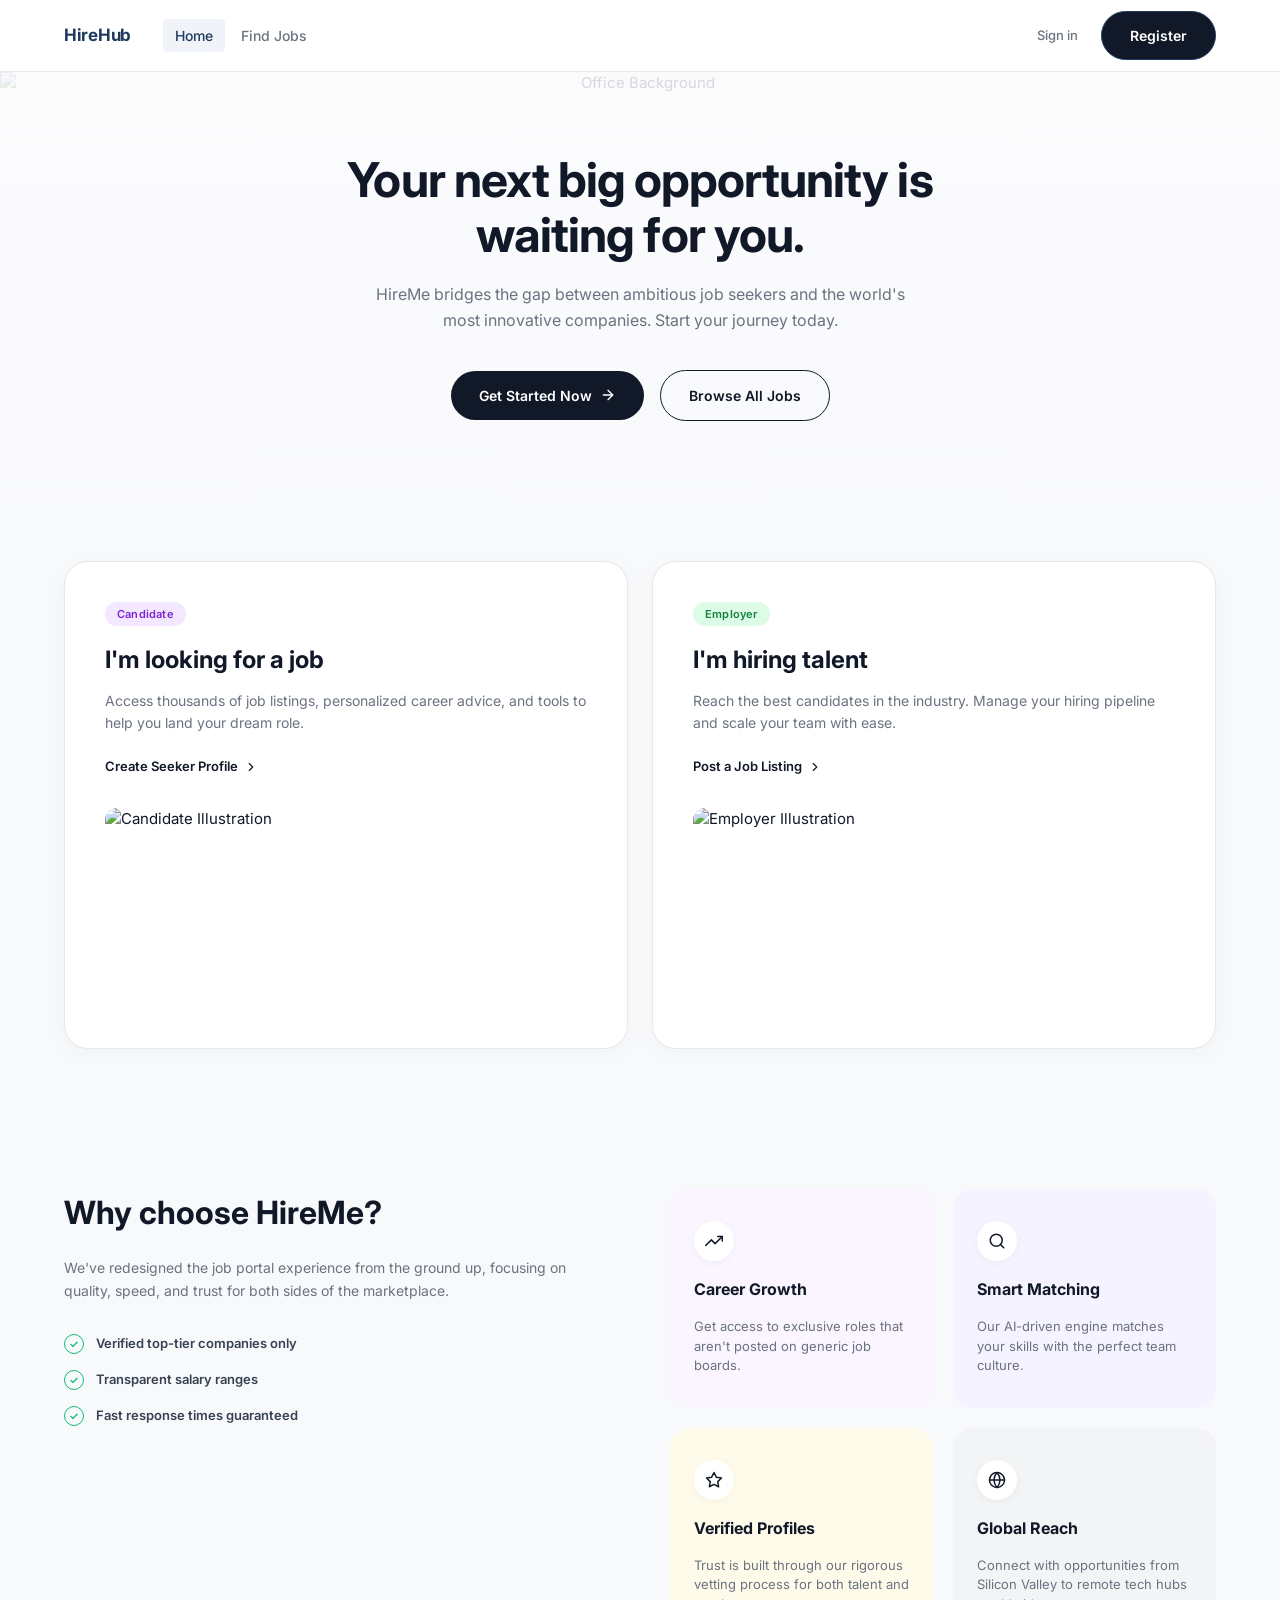
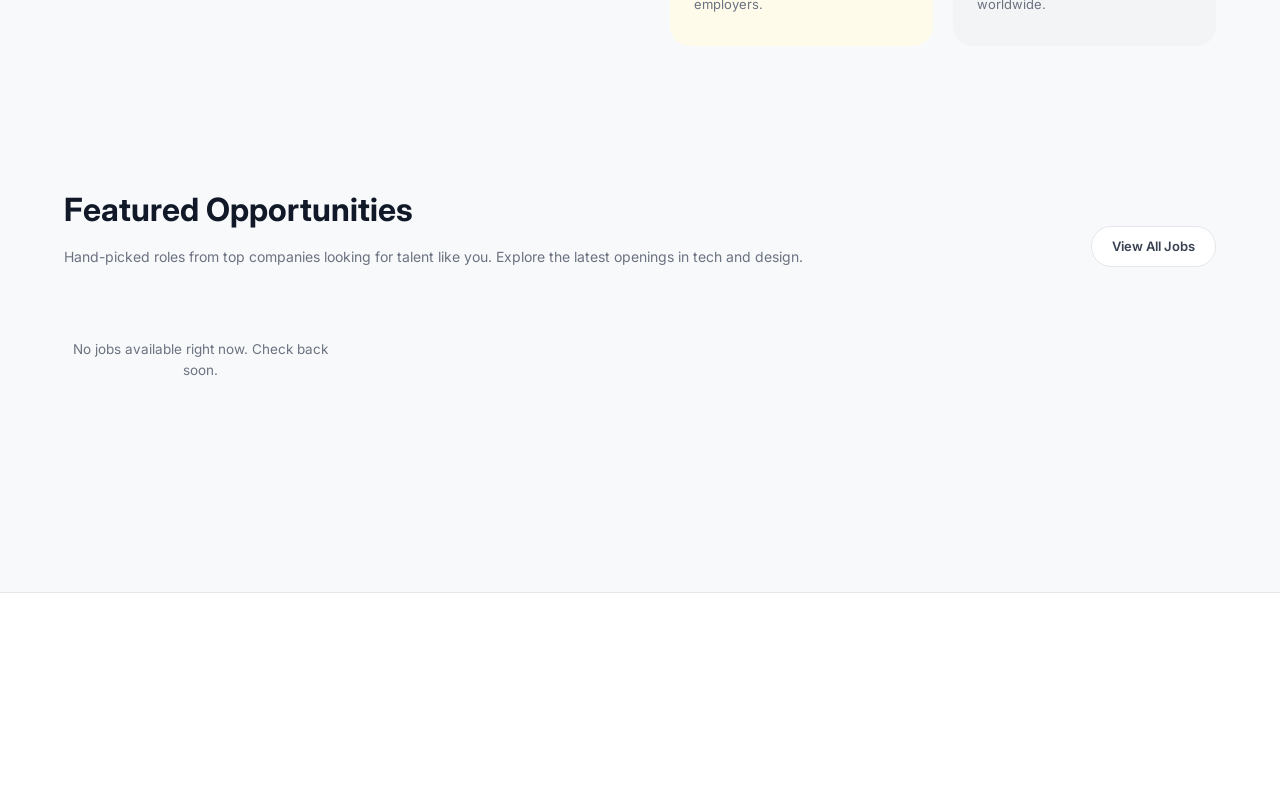
==== commit d0142413: "docs: add TODO task markers for team task assignment" ====
--- a/job-portal-frontend/index.html
+++ b/job-portal-frontend/index.html
@@ -7,7 +7,41 @@
     <link rel="preconnect" href="https://fonts.googleapis.com">
     <link rel="preconnect" href="https://fonts.gstatic.com" crossorigin>
     <link rel="stylesheet" href="css/style.css">
-    <style>
+        <!--
+    ============================================================
+    TASK-001 — Naming update: replace "HireMe"/"HireHub" with "Job Portal"
+    ============================================================
+    PROBLEM: This page's <title> above (and possibly other text further
+    down, like the navbar brand or footer) still uses an old site name
+    ("HireMe" or "HireHub"). The site is now called "Job Portal" — update
+    the <title> and any other leftover old-name text on this page.
+    ASSIGNED TASK: Robins (A1) — Naming update, part of rebuilding every page.
+    ============================================================
+
+    ============================================================
+    TASK-003 — Move this page's CSS into shared .css files
+    ============================================================
+    PROBLEM: This page has its own <style> block written directly inside
+    the HTML file below, on top of the separate CSS files already linked
+    above. Styling ends up scattered in two places, which makes it easy
+    for the same kind of element (e.g. a button) to look different from
+    page to page.
+    WHAT YOU NEED TO DO, as you rebuild this page from the new Figma design:
+      1. Never write a <style> block directly inside an HTML page again.
+      2. Put anything used on almost every page (colors, fonts, buttons,
+         spacing, navbar, the new profile popover) into ONE shared global
+         CSS file that every page links to.
+      3. Put styling specific to just this page/section into its own CSS
+         file (e.g. one for dashboards, one for job pages, one for auth
+         pages) — check the css/ folder for files that may already fit.
+      4. Remove the <style>...</style> block below once its rules have
+         been moved into the right .css file(s).
+    WHAT "DONE" LOOKS LIKE: This page has NO <style> tag anywhere in it,
+    and still looks correct because it links to CSS files instead.
+    ASSIGNED TASK: Robins (A6) — Organize the CSS properly.
+    ============================================================
+    -->
+<style>
         * {
             margin: 0;
             padding: 0;
@@ -553,7 +587,7 @@
                 <h1 class="hero-title">Your next big opportunity is waiting for you.</h1>
                 <p class="hero-subtitle">HireMe bridges the gap between ambitious job seekers and the world's most innovative companies. Start your journey today.</p>
                 <div class="hero-buttons">
-                    <a href="#" class="btn-primary">
+                    <a href="#" id="hero-get-started" class="btn-primary">
                         Get Started Now
                         <svg width="16" height="16" viewBox="0 0 24 24" fill="none" stroke="currentColor" stroke-width="2" stroke-linecap="round" stroke-linejoin="round"><line x1="5" y1="12" x2="19" y2="12"></line><polyline points="12 5 19 12 12 19"></polyline></svg>
                     </a>
--- a/job-portal-frontend/css/style.css
+++ b/job-portal-frontend/css/style.css
@@ -1,4 +1,32 @@
 @import url('https://fonts.googleapis.com/css2?family=Inter:wght@400;500;600;700&display=swap');
+
+/* ================================================================
+   TODO — TASK-025 (Robins / A5, A6) — Keep this the ONE shared/global
+   stylesheet, and keep everything consistent
+   ================================================================
+   PROBLEM: In the old site, buttons, spacing, and even small helper text
+   looked slightly different from page to page because different pages
+   defined their own versions of the same kind of element (partly because
+   of the inline <style> blocks — see TASK-003 on each HTML page).
+   WHAT YOU NEED TO DO, as you rebuild pages from Figma:
+     1. Treat this file (style.css) as the ONE "global" stylesheet — the
+        :root design tokens below (colors, spacing) and shared component
+        styles (buttons, navbar, the profile popover) should live here,
+        and EVERY page should link to it.
+     2. For things that are specific to one section of the site (e.g. auth
+        pages, job pages, dashboards), use/extend the separate CSS files
+        that already exist alongside this one (auth.css, jobs.css,
+        dashboard.css) instead of repeating similar rules in multiple
+        places or inside a page's own <style> block.
+     3. Reuse the SAME button style, SAME colors, and SAME spacing values
+        (the --color-* / --space-* tokens below) across every page you
+        build — don't recreate a slightly different button style on each
+        page.
+   WHAT "DONE" LOOKS LIKE: If you want to change the shade of the main
+   button color everywhere, you change it in ONE place (the :root tokens
+   below) instead of hunting through 10 different files.
+   ASSIGNED TASK: Robins (A5 — design consistency, A6 — CSS organization).
+   ================================================================ */
 
 /* DESIGN TOKENS */
 :root {
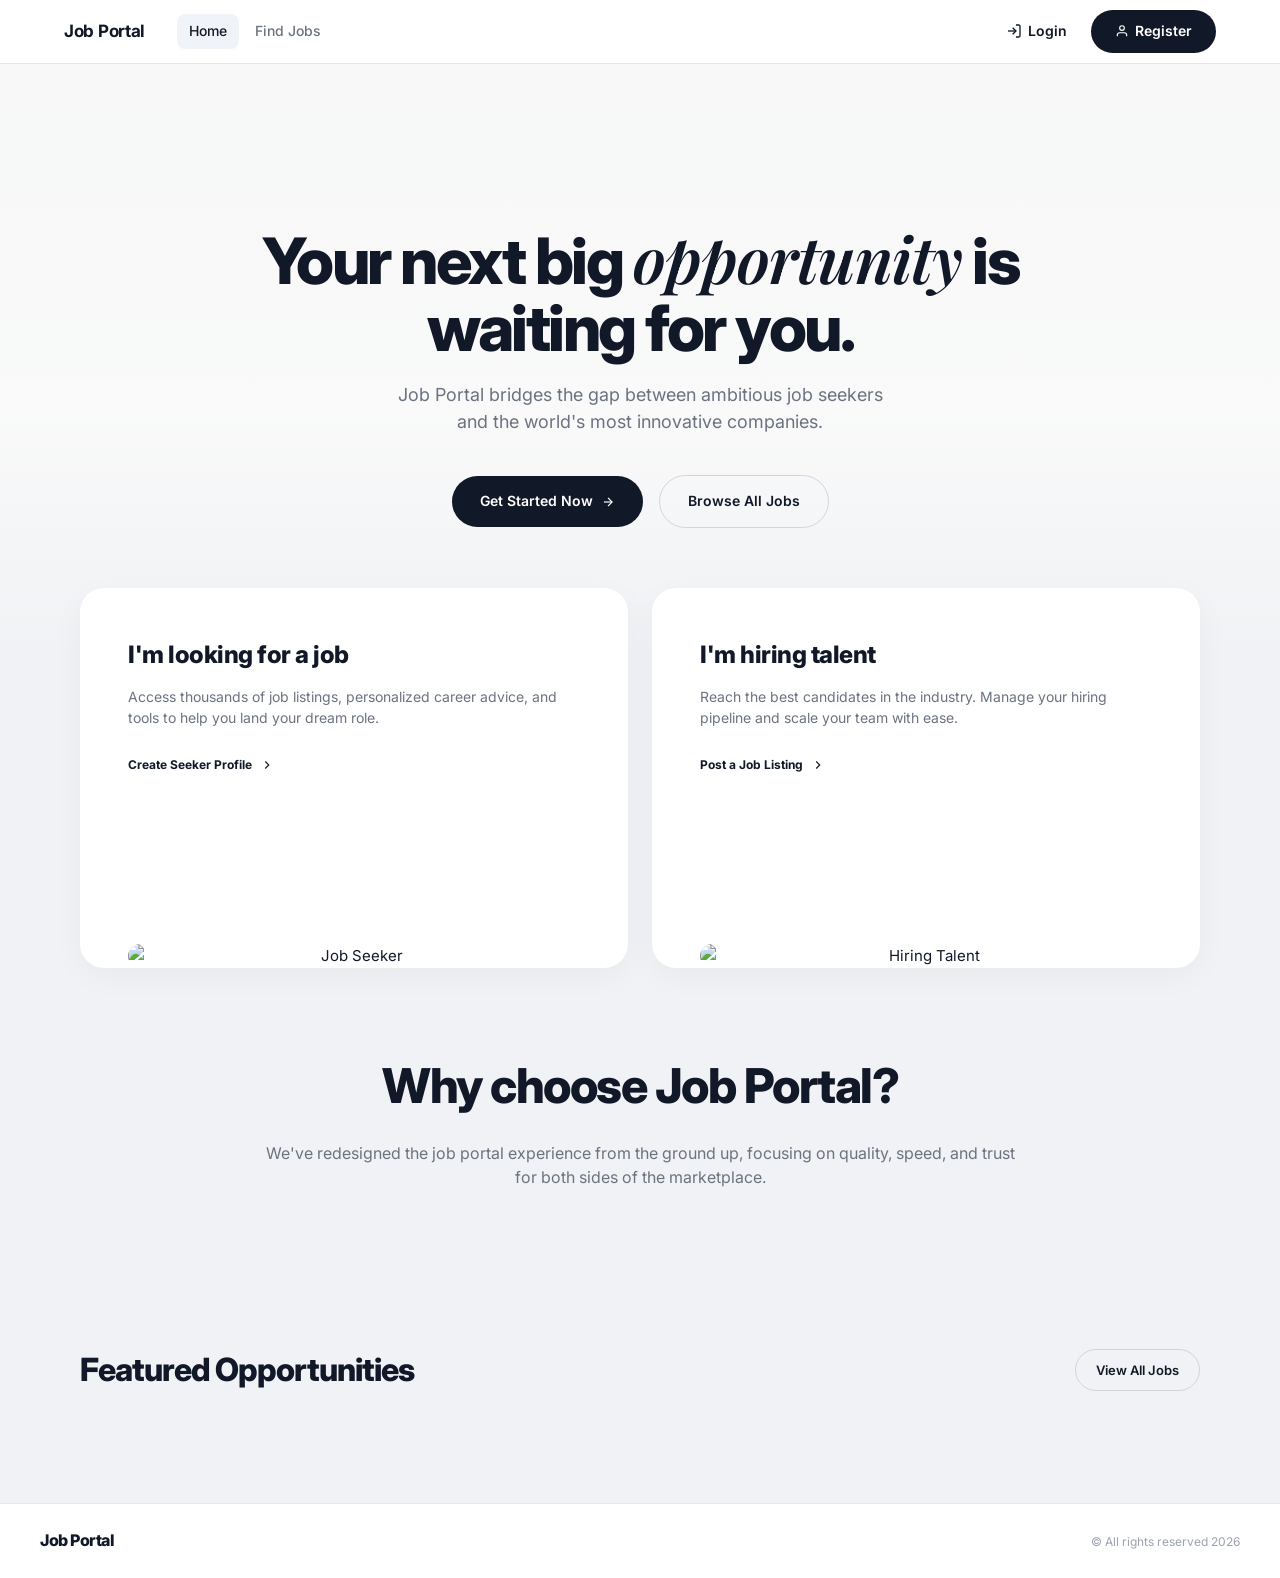
==== commit 033f99f2: "feat(ui): Auth section redesign and core shared updates" ====
--- a/job-portal-frontend/index.html
+++ b/job-portal-frontend/index.html
@@ -3,576 +3,13 @@
 <head>
     <meta charset="UTF-8">
     <meta name="viewport" content="width=device-width, initial-scale=1.0">
-    <title>HireMe — Your next big opportunity is waiting for you</title>
+    <title>Job Portal — Your next big opportunity</title>
+    <meta name="description" content="Job Portal bridges the gap between ambitious job seekers and the world's most innovative companies. Find your next big opportunity today.">
+
     <link rel="preconnect" href="https://fonts.googleapis.com">
     <link rel="preconnect" href="https://fonts.gstatic.com" crossorigin>
-    <link rel="stylesheet" href="css/style.css">
-        <!--
-    ============================================================
-    TASK-001 — Naming update: replace "HireMe"/"HireHub" with "Job Portal"
-    ============================================================
-    PROBLEM: This page's <title> above (and possibly other text further
-    down, like the navbar brand or footer) still uses an old site name
-    ("HireMe" or "HireHub"). The site is now called "Job Portal" — update
-    the <title> and any other leftover old-name text on this page.
-    ASSIGNED TASK: Robins (A1) — Naming update, part of rebuilding every page.
-    ============================================================
-
-    ============================================================
-    TASK-003 — Move this page's CSS into shared .css files
-    ============================================================
-    PROBLEM: This page has its own <style> block written directly inside
-    the HTML file below, on top of the separate CSS files already linked
-    above. Styling ends up scattered in two places, which makes it easy
-    for the same kind of element (e.g. a button) to look different from
-    page to page.
-    WHAT YOU NEED TO DO, as you rebuild this page from the new Figma design:
-      1. Never write a <style> block directly inside an HTML page again.
-      2. Put anything used on almost every page (colors, fonts, buttons,
-         spacing, navbar, the new profile popover) into ONE shared global
-         CSS file that every page links to.
-      3. Put styling specific to just this page/section into its own CSS
-         file (e.g. one for dashboards, one for job pages, one for auth
-         pages) — check the css/ folder for files that may already fit.
-      4. Remove the <style>...</style> block below once its rules have
-         been moved into the right .css file(s).
-    WHAT "DONE" LOOKS LIKE: This page has NO <style> tag anywhere in it,
-    and still looks correct because it links to CSS files instead.
-    ASSIGNED TASK: Robins (A6) — Organize the CSS properly.
-    ============================================================
-    -->
-<style>
-        * {
-            margin: 0;
-            padding: 0;
-            box-sizing: border-box;
-            font-family: 'Inter', -apple-system, BlinkMacSystemFont, sans-serif;
-        }
-
-        body {
-            background-color: #F8F9FB;
-            color: #111827;
-            line-height: 1.5;
-            -webkit-font-smoothing: antialiased;
-        }
-
-        a {
-            text-decoration: none;
-            color: inherit;
-        }
-
-        /* Container */
-        .container {
-            max-width: 1200px;
-            margin: 0 auto;
-            padding: 0 24px;
-        }
-
-        /* Navbar */
-        .navbar {
-            height: 72px;
-            background: #ffffff;
-            border-bottom: 1px solid #E5E7EB;
-            display: flex;
-            align-items: center;
-            position: sticky;
-            top: 0;
-            z-index: 100;
-        }
-
-        .navbar .container {
-            display: flex;
-            align-items: center;
-            justify-content: space-between;
-            width: 100%;
-        }
-
-        .logo-group {
-            display: flex;
-            align-items: center;
-            gap: 8px;
-            font-weight: 700;
-            font-size: 20px;
-            color: #000;
-        }
-
-        .logo-icon {
-            width: 32px;
-            height: 32px;
-            background: #111827;
-            border-radius: 8px;
-            display: flex;
-            align-items: center;
-            justify-content: center;
-            color: #fff;
-        }
-
-        .nav-links {
-            display: flex;
-            align-items: center;
-            gap: 32px;
-            list-style: none;
-            font-size: 13px;
-            font-weight: 500;
-            color: #4B5563;
-        }
-
-        .nav-links a:hover {
-            color: #111827;
-        }
-
-        .nav-actions {
-            display: flex;
-            align-items: center;
-            gap: 20px;
-            font-size: 13px;
-            font-weight: 500;
-        }
-
-        .nav-action-item {
-            display: flex;
-            align-items: center;
-            gap: 6px;
-            color: #374151;
-        }
-
-        .btn-register {
-            background: #111827;
-            color: #ffffff;
-            padding: 9px 18px;
-            border-radius: 20px;
-            font-size: 13px;
-            font-weight: 600;
-            transition: background 0.2s;
-        }
-
-        .btn-register:hover {
-            background: #1f2937;
-        }
-
-        /* Hero Section */
-        .hero-section {
-            position: relative;
-            padding: 80px 0 100px;
-            text-align: center;
-            background: linear-gradient(180deg, rgba(255, 255, 255, 0.4) 0%, rgba(248, 249, 251, 1) 100%);
-            overflow: hidden;
-        }
-
-        .hero-bg-img {
-            position: absolute;
-            top: 0;
-            left: 50%;
-            transform: translateX(-50%);
-            width: 100%;
-            max-width: 1400px;
-            height: 100%;
-            object-fit: cover;
-            opacity: 0.15;
-            z-index: 0;
-            pointer-events: none;
-        }
-
-        .hero-content {
-            position: relative;
-            z-index: 1;
-            max-width: 720px;
-            margin: 0 auto;
-        }
-
-        .hero-title {
-            font-size: 48px;
-            font-weight: 700;
-            line-height: 1.15;
-            letter-spacing: -0.02em;
-            color: #111827;
-            margin-bottom: 20px;
-        }
-
-        .hero-subtitle {
-            font-size: 16px;
-            color: #6B7280;
-            max-width: 540px;
-            margin: 0 auto 36px;
-            line-height: 1.6;
-        }
-
-        .hero-buttons {
-            display: flex;
-            align-items: center;
-            justify-content: center;
-            gap: 16px;
-        }
-
-        .btn-primary {
-            background: #111827;
-            color: #ffffff;
-            padding: 14px 28px;
-            border-radius: 30px;
-            font-weight: 600;
-            font-size: 14px;
-            display: inline-flex;
-            align-items: center;
-            gap: 8px;
-        }
-
-        .btn-secondary {
-            background: transparent;
-            color: #111827;
-            border: 1.5px solid #111827;
-            padding: 14px 28px;
-            border-radius: 30px;
-            font-weight: 600;
-            font-size: 14px;
-        }
-
-        /* Roles Cards Section */
-        .roles-section {
-            padding: 40px 0 80px;
-        }
-
-        .roles-grid {
-            display: grid;
-            grid-template-columns: repeat(2, 1fr);
-            gap: 24px;
-        }
-
-        .role-card {
-            background: #ffffff;
-            border-radius: 24px;
-            padding: 40px;
-            border: 1.5px solid #E5E7EB;
-            display: flex;
-            flex-direction: column;
-            justify-content: space-between;
-            box-shadow: 0 4px 20px rgba(0, 0, 0, 0.03);
-            transition: transform 0.3s ease, box-shadow 0.3s ease, border-color 0.3s ease;
-            cursor: pointer;
-        }
-
-        .role-card:hover {
-            transform: translateY(-6px);
-            box-shadow: 0 20px 35px -10px rgba(30, 58, 95, 0.12);
-            border-color: #1E3A5F;
-        }
-
-        .badge {
-            display: inline-block;
-            padding: 4px 12px;
-            border-radius: 12px;
-            font-size: 11px;
-            font-weight: 600;
-            margin-bottom: 16px;
-        }
-
-        .badge-candidate {
-            background: #F3E8FF;
-            color: #7E22CE;
-        }
-
-        .badge-employer {
-            background: #DCFCE7;
-            color: #15803D;
-        }
-
-        .role-card h2 {
-            font-size: 24px;
-            font-weight: 700;
-            margin-bottom: 12px;
-            color: #111827;
-        }
-
-        .role-card p {
-            font-size: 14px;
-            color: #6B7280;
-            line-height: 1.6;
-            margin-bottom: 20px;
-        }
-
-        .role-link {
-            display: inline-flex;
-            align-items: center;
-            gap: 6px;
-            font-size: 13px;
-            font-weight: 600;
-            color: #111827;
-            margin-bottom: 32px;
-        }
-
-        .role-illustration {
-            width: 100%;
-            height: 200px;
-            object-fit: contain;
-            border-radius: 12px;
-        }
-
-        /* Why Choose Us Section */
-        .why-section {
-            padding: 60px 0 100px;
-        }
-
-        .why-grid {
-            display: grid;
-            grid-template-columns: 1fr 1fr;
-            gap: 60px;
-            align-items: start;
-        }
-
-        .why-left h2 {
-            font-size: 32px;
-            font-weight: 700;
-            margin-bottom: 20px;
-            color: #111827;
-        }
-
-        .why-left p {
-            font-size: 14px;
-            color: #6B7280;
-            line-height: 1.6;
-            margin-bottom: 32px;
-        }
-
-        .why-checklist {
-            display: flex;
-            flex-direction: column;
-            gap: 16px;
-        }
-
-        .checklist-item {
-            display: flex;
-            align-items: center;
-            gap: 12px;
-            font-size: 13px;
-            font-weight: 600;
-            color: #374151;
-        }
-
-        .check-icon {
-            width: 20px;
-            height: 20px;
-            border-radius: 50%;
-            border: 1.5px solid #10B981;
-            color: #10B981;
-            display: flex;
-            align-items: center;
-            justify-content: center;
-            font-size: 11px;
-        }
-
-        .features-grid {
-            display: grid;
-            grid-template-columns: repeat(2, 1fr);
-            gap: 20px;
-        }
-
-        .feature-card {
-            padding: 32px 24px;
-            border-radius: 20px;
-            display: flex;
-            flex-direction: column;
-            gap: 16px;
-        }
-
-        .bg-pink { background: #FAF5FF; }
-        .bg-purple { background: #F5F3FF; }
-        .bg-yellow { background: #FFFBEB; }
-        .bg-gray { background: #F3F4F6; }
-
-        .feature-icon {
-            width: 40px;
-            height: 40px;
-            background: #ffffff;
-            border-radius: 50%;
-            display: flex;
-            align-items: center;
-            justify-content: center;
-            box-shadow: 0 2px 8px rgba(0, 0, 0, 0.04);
-        }
-
-        .feature-card h3 {
-            font-size: 16px;
-            font-weight: 700;
-            color: #111827;
-        }
-
-        .feature-card p {
-            font-size: 13px;
-            color: #6B7280;
-            line-height: 1.5;
-        }
-
-        /* Featured Opportunities */
-        .jobs-section {
-            padding: 40px 0 100px;
-        }
-
-        .jobs-header {
-            display: flex;
-            align-items: flex-end;
-            justify-content: space-between;
-            margin-bottom: 40px;
-        }
-
-        .jobs-header-left h2 {
-            font-size: 32px;
-            font-weight: 700;
-            margin-bottom: 12px;
-            color: #111827;
-        }
-
-        .jobs-header-left p {
-            font-size: 14px;
-            color: #6B7280;
-        }
-
-        .btn-view-all {
-            border: 1px solid #E5E7EB;
-            background: #ffffff;
-            padding: 10px 20px;
-            border-radius: 20px;
-            font-size: 13px;
-            font-weight: 600;
-            color: #374151;
-        }
-
-        .jobs-grid {
-            display: grid;
-            grid-template-columns: repeat(4, 1fr);
-            gap: 20px;
-        }
-
-        .job-card {
-            background: #ffffff;
-            border-radius: 16px;
-            padding: 24px;
-            border: 1px solid #F3F4F6;
-            display: flex;
-            flex-direction: column;
-            justify-content: space-between;
-            box-shadow: 0 2px 10px rgba(0, 0, 0, 0.01);
-        }
-
-        .job-card-top {
-            display: flex;
-            align-items: center;
-            justify-content: space-between;
-            margin-bottom: 20px;
-        }
-
-        .company-logo {
-            width: 40px;
-            height: 40px;
-            border-radius: 10px;
-            background: #F3F4F6;
-            object-fit: cover;
-        }
-
-        .job-badge {
-            font-size: 11px;
-            font-weight: 500;
-            color: #6B7280;
-            background: #F9FAFB;
-            padding: 4px 10px;
-            border-radius: 12px;
-            border: 1px solid #F3F4F6;
-        }
-
-        .job-title {
-            font-size: 16px;
-            font-weight: 700;
-            color: #111827;
-            margin-bottom: 6px;
-        }
-
-        .company-name {
-            font-size: 13px;
-            color: #6B7280;
-            margin-bottom: 20px;
-        }
-
-        .job-meta {
-            display: flex;
-            flex-direction: column;
-            gap: 6px;
-            font-size: 12px;
-            color: #9CA3AF;
-            margin-bottom: 24px;
-        }
-
-        .meta-item {
-            display: flex;
-            align-items: center;
-            gap: 6px;
-        }
-
-        .job-card-bottom {
-            display: flex;
-            align-items: center;
-            justify-content: space-between;
-            padding-top: 16px;
-            border-top: 1px solid #F9FAFB;
-        }
-
-        .salary {
-            font-size: 14px;
-            font-weight: 700;
-            color: #111827;
-        }
-
-        .arrow-btn {
-            color: #111827;
-            display: flex;
-            align-items: center;
-        }
-
-        /* Footer */
-        .footer {
-            border-top: 1px solid #E5E7EB;
-            padding: 32px 0;
-            background: #ffffff;
-        }
-
-        .footer .container {
-            display: flex;
-            align-items: center;
-            justify-content: space-between;
-            font-size: 12px;
-            color: #9CA3AF;
-        }
-
-        .footer-links {
-            display: flex;
-            gap: 24px;
-        }
-
-        /* Responsiveness */
-        @media (max-width: 1024px) {
-            .jobs-grid {
-                grid-template-columns: repeat(2, 1fr);
-            }
-            .why-grid {
-                grid-template-columns: 1fr;
-            }
-        }
-
-        @media (max-width: 640px) {
-            .roles-grid {
-                grid-template-columns: 1fr;
-            }
-            .jobs-grid {
-                grid-template-columns: 1fr;
-            }
-            .features-grid {
-                grid-template-columns: 1fr;
-            }
-            .hero-title {
-                font-size: 32px;
-            }
-            .nav-links {
-                display: none;
-            }
-        }
-    </style>
+    <link href="https://fonts.googleapis.com/css2?family=Inter:wght@400;500;600;700;800&family=Playfair+Display:ital,wght@1,600&display=swap" rel="stylesheet">
+    <link rel="stylesheet" href="css/style.css?v=2">
 </head>
 <body>
 
@@ -580,130 +17,73 @@
     <nav class="navbar" id="navbar"></nav>
 
     <!-- Hero Section -->
-    <section class="hero-section">
-        <img src="placeholder-hero.jpg" alt="Office Background" class="hero-bg-img" />
-        <div class="container">
-            <div class="hero-content">
-                <h1 class="hero-title">Your next big opportunity is waiting for you.</h1>
-                <p class="hero-subtitle">HireMe bridges the gap between ambitious job seekers and the world's most innovative companies. Start your journey today.</p>
-                <div class="hero-buttons">
-                    <a href="#" id="hero-get-started" class="btn-primary">
-                        Get Started Now
-                        <svg width="16" height="16" viewBox="0 0 24 24" fill="none" stroke="currentColor" stroke-width="2" stroke-linecap="round" stroke-linejoin="round"><line x1="5" y1="12" x2="19" y2="12"></line><polyline points="12 5 19 12 12 19"></polyline></svg>
-                    </a>
-                    <a href="#" id="hero-browse-jobs" class="btn-secondary">Browse All Jobs</a>
-                </div>
+    <section class="home-hero">
+        <div class="home-hero-content">
+            <h1 class="home-hero-title">
+                Your next big <span class="serif-italic">opportunity</span> is<br>waiting for you.
+            </h1>
+            <p class="home-hero-subtitle">
+                Job Portal bridges the gap between ambitious job seekers<br>
+                and the world's most innovative companies.
+            </p>
+            <div class="home-hero-actions">
+                <a href="auth/register.html?type=user" class="btn-hero-primary">
+                    Get Started Now
+                    <svg width="14" height="14" viewBox="0 0 24 24" fill="none" stroke="currentColor" stroke-width="2"><line x1="5" y1="12" x2="19" y2="12"></line><polyline points="12 5 19 12 12 19"></polyline></svg>
+                </a>
+                <a href="jobs/listing.html" class="btn-hero-outline">Browse All Jobs</a>
             </div>
         </div>
     </section>
 
-    <!-- Candidate & Employer Cards -->
-    <section class="roles-section">
-        <div class="container">
-            <div class="roles-grid">
-                <!-- Candidate Card -->
-                <div class="role-card">
-                    <div>
-                        <span class="badge badge-candidate">Candidate</span>
-                        <h2>I'm looking for a job</h2>
-                        <p>Access thousands of job listings, personalized career advice, and tools to help you land your dream role.</p>
-                        <a href="#" id="role-seeker-link" class="role-link">
-                            Create Seeker Profile
-                            <svg width="14" height="14" viewBox="0 0 24 24" fill="none" stroke="currentColor" stroke-width="2" stroke-linecap="round" stroke-linejoin="round"><polyline points="9 18 15 12 9 6"></polyline></svg>
-                        </a>
-                    </div>
-                    <img src="placeholder-candidate.png" alt="Candidate Illustration" class="role-illustration" />
-                </div>
+    <!-- Role Cards -->
+    <section class="role-cards-section">
+        <!-- Job Seeker -->
+        <div class="role-card">
+            <div class="role-card-content">
+                <h2>I'm looking for a job</h2>
+                <p>Access thousands of job listings, personalized career advice, and tools to help you land your dream role.</p>
+                <a href="auth/register.html?type=user" class="role-card-link">
+                    Create Seeker Profile
+                    <svg width="14" height="14" viewBox="0 0 24 24" fill="none" stroke="currentColor" stroke-width="2"><polyline points="9 18 15 12 9 6"></polyline></svg>
+                </a>
+            </div>
+            <div class="role-card-img">
+                <img src="https://images.unsplash.com/photo-1522071820081-009f0129c71c?auto=format&fit=crop&q=80&w=600" alt="Job Seeker">
+            </div>
+        </div>
 
-                <!-- Employer Card -->
-                <div class="role-card">
-                    <div>
-                        <span class="badge badge-employer">Employer</span>
-                        <h2>I'm hiring talent</h2>
-                        <p>Reach the best candidates in the industry. Manage your hiring pipeline and scale your team with ease.</p>
-                        <a href="#" id="role-employer-link" class="role-link">
-                            Post a Job Listing
-                            <svg width="14" height="14" viewBox="0 0 24 24" fill="none" stroke="currentColor" stroke-width="2" stroke-linecap="round" stroke-linejoin="round"><polyline points="9 18 15 12 9 6"></polyline></svg>
-                        </a>
-                    </div>
-                    <img src="placeholder-employer.png" alt="Employer Illustration" class="role-illustration" />
-                </div>
+        <!-- Employer -->
+        <div class="role-card">
+            <div class="role-card-content">
+                <h2>I'm hiring talent</h2>
+                <p>Reach the best candidates in the industry. Manage your hiring pipeline and scale your team with ease.</p>
+                <a href="auth/register.html?type=company" class="role-card-link">
+                    Post a Job Listing
+                    <svg width="14" height="14" viewBox="0 0 24 24" fill="none" stroke="currentColor" stroke-width="2"><polyline points="9 18 15 12 9 6"></polyline></svg>
+                </a>
+            </div>
+            <div class="role-card-img">
+                <img src="https://images.unsplash.com/photo-1542744173-8e7e53415bb0?auto=format&fit=crop&q=80&w=600" alt="Hiring Talent">
             </div>
         </div>
     </section>
 
-    <!-- Why Choose HireMe -->
-    <section class="why-section">
-        <div class="container">
-            <div class="why-grid">
-                <div class="why-left">
-                    <h2>Why choose HireMe?</h2>
-                    <p>We've redesigned the job portal experience from the ground up, focusing on quality, speed, and trust for both sides of the marketplace.</p>
-                    <div class="why-checklist">
-                        <div class="checklist-item">
-                            <span class="check-icon">✓</span>
-                            Verified top-tier companies only
-                        </div>
-                        <div class="checklist-item">
-                            <span class="check-icon">✓</span>
-                            Transparent salary ranges
-                        </div>
-                        <div class="checklist-item">
-                            <span class="check-icon">✓</span>
-                            Fast response times guaranteed
-                        </div>
-                    </div>
-                </div>
-
-                <div class="features-grid">
-                    <div class="feature-card bg-pink">
-                        <div class="feature-icon">
-                            <svg width="18" height="18" viewBox="0 0 24 24" fill="none" stroke="currentColor" stroke-width="2" stroke-linecap="round" stroke-linejoin="round"><polyline points="23 6 13.5 15.5 8.5 10.5 1 18"></polyline><polyline points="17 6 23 6 23 12"></polyline></svg>
-                        </div>
-                        <h3>Career Growth</h3>
-                        <p>Get access to exclusive roles that aren't posted on generic job boards.</p>
-                    </div>
-
-                    <div class="feature-card bg-purple">
-                        <div class="feature-icon">
-                            <svg width="18" height="18" viewBox="0 0 24 24" fill="none" stroke="currentColor" stroke-width="2" stroke-linecap="round" stroke-linejoin="round"><circle cx="11" cy="11" r="8"></circle><line x1="21" y1="21" x2="16.65" y2="16.65"></line></svg>
-                        </div>
-                        <h3>Smart Matching</h3>
-                        <p>Our AI-driven engine matches your skills with the perfect team culture.</p>
-                    </div>
-
-                    <div class="feature-card bg-yellow">
-                        <div class="feature-icon">
-                            <svg width="18" height="18" viewBox="0 0 24 24" fill="none" stroke="currentColor" stroke-width="2" stroke-linecap="round" stroke-linejoin="round"><polygon points="12 2 15.09 8.26 22 9.27 17 14.14 18.18 21.02 12 17.77 5.82 21.02 7 14.14 2 9.27 8.91 8.26 12 2"></polygon></svg>
-                        </div>
-                        <h3>Verified Profiles</h3>
-                        <p>Trust is built through our rigorous vetting process for both talent and employers.</p>
-                    </div>
-
-                    <div class="feature-card bg-gray">
-                        <div class="feature-icon">
-                            <svg width="18" height="18" viewBox="0 0 24 24" fill="none" stroke="currentColor" stroke-width="2" stroke-linecap="round" stroke-linejoin="round"><circle cx="12" cy="12" r="10"></circle><line x1="2" y1="12" x2="22" y2="12"></line><path d="M12 2a15.3 15.3 0 0 1 4 10 15.3 15.3 0 0 1-4 10 15.3 15.3 0 0 1-4-10 15.3 15.3 0 0 1 4-10z"></path></svg>
-                        </div>
-                        <h3>Global Reach</h3>
-                        <p>Connect with opportunities from Silicon Valley to remote tech hubs worldwide.</p>
-                    </div>
-                </div>
-            </div>
-        </div>
+    <!-- Why Choose -->
+    <section class="why-choose-section">
+        <h2>Why choose Job Portal?</h2>
+        <p>We've redesigned the job portal experience from the ground up, focusing on quality, speed, and trust for both sides of the marketplace.</p>
     </section>
 
-    <!-- Featured Opportunities -->
-    <section class="jobs-section">
-        <div class="container">
-            <div class="jobs-header">
-                <div class="jobs-header-left">
-                    <h2>Featured Opportunities</h2>
-                    <p>Hand-picked roles from top companies looking for talent like you. Explore the latest openings in tech and design.</p>
-                </div>
-                <a href="#" id="view-all-jobs" class="btn-view-all">View All Jobs</a>
-            </div>
+    <!-- Featured Jobs -->
+    <section class="featured-jobs-section">
+        <div class="featured-jobs-header">
+            <h2>Featured Opportunities</h2>
+            <a href="jobs/listing.html" class="btn-hero-outline btn-outline-sm">View All Jobs</a>
+        </div>
 
-            <div class="jobs-grid" id="featured-jobs-grid"></div>
+        <div id="featured-jobs-grid" class="jobs-grid">
+            <!-- Populated dynamically by JS. Left blank if no data. -->
         </div>
     </section>
 
@@ -713,6 +93,64 @@
     <script src="js/config.js"></script>
     <script src="js/shared.js"></script>
     <script src="js/api.js"></script>
-    <script src="js/home.js"></script>
+    <script>
+        document.addEventListener('DOMContentLoaded', async () => {
+            renderNavbar('home');
+            renderFooter();
+            await loadHomeFeaturedJobs();
+        });
+
+        async function loadHomeFeaturedJobs() {
+            const grid = document.getElementById('featured-jobs-grid');
+            try {
+                const { ok, data } = await apiGetJobs();
+                if (ok && data.jobs && data.jobs.length > 0) {
+                    const jobs = data.jobs.slice(0, 4);
+                    grid.innerHTML = jobs.map(job => {
+                        const company  = job.company_name || 'Unknown Company';
+                        const location = job.location || '';
+                        const salary   = job.salary || '—';
+                        const type     = job.job_type || 'Full-time';
+                        const timeStr  = timeAgo(job.created_at);
+                        return `
+                            <a href="jobs/detail.html?id=${job.id}" class="job-card">
+                                <h3>${escHtml(job.title)}</h3>
+                                <p class="job-card-company">${escHtml(company)}<br>${location ? escHtml(location) : ''}</p>
+                                <div class="job-card-type-wrapper">
+                                    <span class="job-card-type">${escHtml(type)}</span>
+                                </div>
+                                <div class="job-card-footer">
+                                    <span class="job-card-salary">${escHtml(salary)}</span>
+                                    <span class="job-card-date">
+                                        <svg width="12" height="12" viewBox="0 0 24 24" fill="none" stroke="currentColor" stroke-width="2"><circle cx="12" cy="12" r="10"></circle><polyline points="12 6 12 12 16 14"></polyline></svg>
+                                        ${timeStr}
+                                        <svg width="12" height="12" viewBox="0 0 24 24" fill="none" stroke="#9CA3AF" stroke-width="2" class="icon-ml-8"><line x1="5" y1="12" x2="19" y2="12"></line><polyline points="12 5 19 12 12 19"></polyline></svg>
+                                    </span>
+                                </div>
+                            </a>
+                        `;
+                    }).join('');
+                }
+            } catch (e) {
+                console.error('Failed to load jobs:', e);
+            }
+        }
+
+        function escHtml(str) {
+            const d = document.createElement('div');
+            d.textContent = str || '';
+            return d.innerHTML;
+        }
+
+        function timeAgo(isoStr) {
+            if (!isoStr) return 'Recently';
+            const diff = Date.now() - new Date(isoStr).getTime();
+            const mins = Math.floor(diff / 60000);
+            if (mins < 60)  return `${mins}m ago`;
+            const hrs = Math.floor(mins / 60);
+            if (hrs < 24)   return `${hrs}h ago`;
+            return `${Math.floor(hrs / 24)}d ago`;
+        }
+    </script>
 </body>
 </html>
--- a/job-portal-frontend/css/style.css
+++ b/job-portal-frontend/css/style.css
@@ -1,66 +1,40 @@
 @import url('https://fonts.googleapis.com/css2?family=Inter:wght@400;500;600;700&display=swap');
-
-/* ================================================================
-   TODO — TASK-025 (Robins / A5, A6) — Keep this the ONE shared/global
-   stylesheet, and keep everything consistent
-   ================================================================
-   PROBLEM: In the old site, buttons, spacing, and even small helper text
-   looked slightly different from page to page because different pages
-   defined their own versions of the same kind of element (partly because
-   of the inline <style> blocks — see TASK-003 on each HTML page).
-   WHAT YOU NEED TO DO, as you rebuild pages from Figma:
-     1. Treat this file (style.css) as the ONE "global" stylesheet — the
-        :root design tokens below (colors, spacing) and shared component
-        styles (buttons, navbar, the profile popover) should live here,
-        and EVERY page should link to it.
-     2. For things that are specific to one section of the site (e.g. auth
-        pages, job pages, dashboards), use/extend the separate CSS files
-        that already exist alongside this one (auth.css, jobs.css,
-        dashboard.css) instead of repeating similar rules in multiple
-        places or inside a page's own <style> block.
-     3. Reuse the SAME button style, SAME colors, and SAME spacing values
-        (the --color-* / --space-* tokens below) across every page you
-        build — don't recreate a slightly different button style on each
-        page.
-   WHAT "DONE" LOOKS LIKE: If you want to change the shade of the main
-   button color everywhere, you change it in ONE place (the :root tokens
-   below) instead of hunting through 10 different files.
-   ASSIGNED TASK: Robins (A5 — design consistency, A6 — CSS organization).
-   ================================================================ */
 
 /* DESIGN TOKENS */
 :root {
-    --color-primary:    #1E3A5F;
-    --color-primary-dk: #162d4a;
-    --color-secondary:  #3F6E8A;
-    --color-accent:     #C58B3A;
-    --color-bg:         #F7F8FA;
-    --color-white:      #FFFFFF;
-    --color-text:       #1F2937;
-    --color-muted:      #6B7280;
-    --color-border:     #D6D9DE;
-    --color-success:    #2F855A;
-    --color-danger:     #C53030;
-    --color-warning:    #D69E2E;
+    --color-primary: #111827;
+    --color-primary-dk: #1f2937;
+    --color-secondary: #374151;
+    --color-accent: #3B82F6;
+    --color-bg: #F0F2F5;
+    --color-white: #FFFFFF;
+    --color-text: #111827;
+    --color-muted: #6B7280;
+    --color-border: #E5E7EB;
+    --color-success: #16A34A;
+    --color-danger: #DC2626;
+    --color-warning: #D97706;
 
     --font-base: 'Inter', system-ui, sans-serif;
 
-    --radius-sm: 4px;
-    --radius-md: 6px;
-    --radius-lg: 8px;
-
-    --shadow-sm: 0 1px 3px rgba(0,0,0,0.08);
-    --shadow-md: 0 2px 8px rgba(0,0,0,0.10);
-    --shadow-lg: 0 4px 16px rgba(0,0,0,0.12);
-
-    --nav-height: 60px;
+    --radius-sm: 8px;
+    --radius-md: 12px;
+    --radius-lg: 20px;
+
+    --shadow-sm: 0 1px 4px rgba(0, 0, 0, 0.06);
+    --shadow-md: 0 4px 16px rgba(0, 0, 0, 0.06);
+    --shadow-lg: 0 12px 32px rgba(0, 0, 0, 0.08);
+
+    --nav-height: 64px;
     --sidebar-w: 240px;
     --content-max: 1200px;
     --transition: 0.18s ease;
 }
 
 /* RESET & BASE */
-*, *::before, *::after {
+*,
+*::before,
+*::after {
     box-sizing: border-box;
     margin: 0;
     padding: 0;
@@ -89,7 +63,8 @@
     max-width: 100%;
 }
 
-ul, ol {
+ul,
+ol {
     list-style: none;
 }
 
@@ -100,7 +75,9 @@
     background: none;
 }
 
-input, select, textarea {
+input,
+select,
+textarea {
     font-family: var(--font-base);
     font-size: 14px;
 }
@@ -254,7 +231,7 @@
 /* FOOTER */
 .footer {
     background: var(--color-primary);
-    color: rgba(255,255,255,0.75);
+    color: rgba(255, 255, 255, 0.75);
     padding: 48px 0 0;
     margin-top: 80px;
 }
@@ -302,7 +279,7 @@
 
 .footer-col ul li a {
     font-size: 13.5px;
-    color: rgba(255,255,255,0.65);
+    color: rgba(255, 255, 255, 0.65);
     transition: color var(--transition);
 }
 
@@ -312,7 +289,7 @@
 
 .footer-bottom {
     margin-top: 40px;
-    border-top: 1px solid rgba(255,255,255,0.12);
+    border-top: 1px solid rgba(255, 255, 255, 0.12);
     padding: 16px 24px;
     max-width: var(--content-max);
     margin-left: auto;
@@ -321,7 +298,7 @@
     align-items: center;
     justify-content: space-between;
     font-size: 12.5px;
-    color: rgba(255,255,255,0.45);
+    color: rgba(255, 255, 255, 0.45);
 }
 
 /* BUTTONS */
@@ -377,11 +354,11 @@
 .btn-outline-white {
     background: transparent;
     color: var(--color-white);
-    border-color: rgba(255,255,255,0.5);
+    border-color: rgba(255, 255, 255, 0.5);
 }
 
 .btn-outline-white:hover {
-    background: rgba(255,255,255,0.12);
+    background: rgba(255, 255, 255, 0.12);
     border-color: var(--color-white);
 }
 
@@ -478,7 +455,7 @@
 
 .form-control:focus {
     border-color: var(--color-secondary);
-    box-shadow: 0 0 0 3px rgba(63,110,138,0.12);
+    box-shadow: 0 0 0 3px rgba(63, 110, 138, 0.12);
 }
 
 .form-control::placeholder {
@@ -765,7 +742,7 @@
 .modal-overlay {
     position: fixed;
     inset: 0;
-    background: rgba(0,0,0,0.45);
+    background: rgba(0, 0, 0, 0.45);
     z-index: 300;
     display: flex;
     align-items: center;
@@ -863,13 +840,28 @@
     border-left: 3px solid var(--color-secondary);
 }
 
-.toast.toast-success { border-left-color: var(--color-success); }
-.toast.toast-error   { border-left-color: var(--color-danger); }
-.toast.toast-warning { border-left-color: var(--color-warning); }
+.toast.toast-success {
+    border-left-color: var(--color-success);
+}
+
+.toast.toast-error {
+    border-left-color: var(--color-danger);
+}
+
+.toast.toast-warning {
+    border-left-color: var(--color-warning);
+}
 
 @keyframes toastIn {
-    from { opacity: 0; transform: translateX(20px); }
-    to   { opacity: 1; transform: translateX(0); }
+    from {
+        opacity: 0;
+        transform: translateX(20px);
+    }
+
+    to {
+        opacity: 1;
+        transform: translateX(0);
+    }
 }
 
 /* LOADER */
@@ -893,7 +885,9 @@
 }
 
 @keyframes spin {
-    to { transform: rotate(360deg); }
+    to {
+        transform: rotate(360deg);
+    }
 }
 
 .loading-message {
@@ -929,26 +923,80 @@
 }
 
 /* UTILITY CLASSES */
-.hidden  { display: none !important; }
-.sr-only { position: absolute; width: 1px; height: 1px; padding: 0; margin: -1px; overflow: hidden; clip: rect(0,0,0,0); border: 0; }
-
-.text-muted   { color: var(--color-muted); }
-.text-success { color: var(--color-success); }
-.text-danger  { color: var(--color-danger); }
-.text-primary { color: var(--color-primary); }
-.text-accent  { color: var(--color-accent); }
-
-.fw-500 { font-weight: 500; }
-.fw-600 { font-weight: 600; }
-.fw-700 { font-weight: 700; }
-
-.mt-4  { margin-top: 4px; }
-.mt-8  { margin-top: 8px; }
-.mt-16 { margin-top: 16px; }
-.mt-24 { margin-top: 24px; }
-.mb-8  { margin-bottom: 8px; }
-.mb-16 { margin-bottom: 16px; }
-.mb-24 { margin-bottom: 24px; }
+.hidden {
+    display: none !important;
+}
+
+.sr-only {
+    position: absolute;
+    width: 1px;
+    height: 1px;
+    padding: 0;
+    margin: -1px;
+    overflow: hidden;
+    clip: rect(0, 0, 0, 0);
+    border: 0;
+}
+
+.text-muted {
+    color: var(--color-muted);
+}
+
+.text-success {
+    color: var(--color-success);
+}
+
+.text-danger {
+    color: var(--color-danger);
+}
+
+.text-primary {
+    color: var(--color-primary);
+}
+
+.text-accent {
+    color: var(--color-accent);
+}
+
+.fw-500 {
+    font-weight: 500;
+}
+
+.fw-600 {
+    font-weight: 600;
+}
+
+.fw-700 {
+    font-weight: 700;
+}
+
+.mt-4 {
+    margin-top: 4px;
+}
+
+.mt-8 {
+    margin-top: 8px;
+}
+
+.mt-16 {
+    margin-top: 16px;
+}
+
+.mt-24 {
+    margin-top: 24px;
+}
+
+.mb-8 {
+    margin-bottom: 8px;
+}
+
+.mb-16 {
+    margin-bottom: 16px;
+}
+
+.mb-24 {
+    margin-bottom: 24px;
+}
 
 .divider {
     height: 1px;
@@ -1037,3 +1085,317 @@
         min-width: unset;
     }
 }
+
+/* ==========================================
+   HOME PAGE (index.html) specific styles
+   ========================================== */
+
+/* Hero Section */
+.home-hero {
+    text-align: center;
+    padding: 160px 20px 120px;
+    background:
+        linear-gradient(to bottom, rgba(250, 250, 250, 0.7) 0%, rgba(250, 250, 250, 0.92) 60%, #F0F2F5 100%),
+        url('https://images.unsplash.com/photo-1497366216548-37526070297c?auto=format&fit=crop&q=80&w=2000') center/cover no-repeat;
+    position: relative;
+}
+
+.home-hero-content {
+    position: relative;
+    z-index: 1;
+}
+
+.home-hero-title {
+    font-size: 64px;
+    font-weight: 800;
+    letter-spacing: -2.5px;
+    max-width: 900px;
+    margin: 0 auto 20px;
+    line-height: 1.05;
+    color: #111827;
+}
+
+.home-hero-title .serif-italic {
+    font-family: 'Playfair Display', serif;
+    font-style: italic;
+    font-weight: 600;
+    letter-spacing: -1px;
+}
+
+.home-hero-subtitle {
+    font-size: 18px;
+    color: #6B7280;
+    max-width: 540px;
+    margin: 0 auto 40px;
+    line-height: 1.5;
+}
+
+.home-hero-actions {
+    display: flex;
+    gap: 16px;
+    justify-content: center;
+    align-items: center;
+    flex-wrap: wrap;
+}
+
+.btn-hero-primary {
+    background: #111827;
+    color: #ffffff;
+    padding: 14px 28px;
+    border-radius: 30px;
+    font-weight: 600;
+    font-size: 14px;
+    text-decoration: none;
+    display: inline-flex;
+    align-items: center;
+    gap: 8px;
+    transition: background 0.2s;
+}
+
+.btn-hero-primary:hover {
+    background: #1f2937;
+}
+
+.btn-hero-outline {
+    background: transparent;
+    color: #111827;
+    padding: 14px 28px;
+    border-radius: 30px;
+    font-weight: 600;
+    font-size: 14px;
+    text-decoration: none;
+    border: 1px solid #D1D5DB;
+    transition: background 0.2s, border-color 0.2s;
+}
+
+.btn-hero-outline:hover {
+    background: #F3F4F6;
+    border-color: #9CA3AF;
+}
+
+/* Role Cards */
+.role-cards-section {
+    max-width: 1200px;
+    margin: -60px auto 0;
+    padding: 0 40px;
+    display: grid;
+    grid-template-columns: 1fr 1fr;
+    gap: 24px;
+    position: relative;
+    z-index: 2;
+}
+
+.role-card {
+    background: #ffffff;
+    border-radius: 24px;
+    padding: 48px 48px 0;
+    box-shadow: 0 8px 32px rgba(0, 0, 0, 0.04);
+    text-decoration: none;
+    color: inherit;
+    transition: transform 0.2s, box-shadow 0.2s;
+    display: flex;
+    flex-direction: column;
+    justify-content: space-between;
+    min-height: 380px;
+    overflow: hidden;
+}
+
+.role-card:hover {
+    transform: translateY(-4px);
+    box-shadow: 0 12px 40px rgba(0, 0, 0, 0.08);
+}
+
+.role-card-content {
+    margin-bottom: 24px;
+}
+
+.role-card h2 {
+    font-size: 24px;
+    font-weight: 800;
+    color: #111827;
+    letter-spacing: -0.5px;
+    margin-bottom: 12px;
+}
+
+.role-card p {
+    font-size: 14px;
+    color: #6B7280;
+    line-height: 1.5;
+    margin-bottom: 24px;
+}
+
+.role-card-link {
+    display: inline-flex;
+    align-items: center;
+    gap: 8px;
+    font-size: 12px;
+    font-weight: 700;
+    color: #111827;
+    text-decoration: none;
+}
+
+.role-card-img {
+    margin-top: auto;
+    text-align: center;
+}
+
+.role-card-img img {
+    max-width: 100%;
+    height: auto;
+    display: block;
+    border-radius: 12px;
+    margin-top: 24px;
+}
+
+/* Featured Jobs Section */
+.featured-jobs-section {
+    max-width: 1200px;
+    margin: 80px auto;
+    padding: 0 40px;
+}
+
+.featured-jobs-header {
+    display: flex;
+    justify-content: space-between;
+    align-items: center;
+    margin-bottom: 32px;
+}
+
+.btn-outline-sm {
+    padding: 10px 20px;
+    font-size: 13px;
+}
+
+.icon-ml-8 {
+    margin-left: 8px;
+}
+
+.featured-jobs-header h2 {
+    font-size: 32px;
+    font-weight: 800;
+    color: #111827;
+    letter-spacing: -1px;
+    line-height: 1.1;
+}
+
+.jobs-grid {
+    display: grid;
+    grid-template-columns: repeat(4, 1fr);
+    gap: 20px;
+}
+
+.job-card {
+    background: #ffffff;
+    border-radius: 12px;
+    padding: 24px;
+    box-shadow: 0 4px 16px rgba(0, 0, 0, 0.03);
+    text-decoration: none;
+    color: inherit;
+    display: flex;
+    flex-direction: column;
+    transition: transform 0.2s, box-shadow 0.2s;
+    border: 1px solid transparent;
+}
+
+.job-card:hover {
+    transform: translateY(-2px);
+    box-shadow: 0 8px 24px rgba(0, 0, 0, 0.06);
+    border-color: #E5E7EB;
+}
+
+.job-card h3 {
+    font-size: 16px;
+    font-weight: 800;
+    color: #111827;
+    margin: 0 0 4px;
+}
+
+.job-card-company {
+    font-size: 13px;
+    color: #9CA3AF;
+    line-height: 1.4;
+    margin-bottom: 16px;
+}
+
+.job-card-type-wrapper {
+    margin-bottom: 24px;
+}
+
+.job-card-type {
+    display: inline-block;
+    background: #00C9B1;
+    color: #ffffff;
+    padding: 4px 10px;
+    border-radius: 12px;
+    font-size: 10px;
+    font-weight: 700;
+    text-transform: uppercase;
+    letter-spacing: 0.5px;
+    width: fit-content;
+}
+
+.job-card-footer {
+    display: flex;
+    justify-content: space-between;
+    align-items: center;
+    margin-top: auto;
+}
+
+.job-card-salary {
+    font-size: 13px;
+    font-weight: 800;
+    color: #111827;
+}
+
+.job-card-date {
+    font-size: 11px;
+    color: #9CA3AF;
+    display: flex;
+    align-items: center;
+}
+
+/* Why Choose Section */
+.why-choose-section {
+    text-align: center;
+    padding: 80px 20px;
+    max-width: 800px;
+    margin: 0 auto;
+}
+
+.why-choose-section h2 {
+    font-size: 48px;
+    font-weight: 800;
+    letter-spacing: -1.5px;
+    margin-bottom: 16px;
+    color: #111827;
+}
+
+.why-choose-section p {
+    font-size: 16px;
+    color: #6B7280;
+    line-height: 1.5;
+}
+
+/* Responsive home page */
+@media (max-width: 1024px) {
+    .jobs-grid {
+        grid-template-columns: repeat(2, 1fr);
+    }
+}
+
+@media (max-width: 768px) {
+    .home-hero-title {
+        font-size: 42px;
+    }
+
+    .role-cards-section,
+    .jobs-grid {
+        grid-template-columns: 1fr;
+    }
+
+    .featured-jobs-header {
+        flex-direction: column;
+        align-items: flex-start;
+        gap: 12px;
+    }
+}
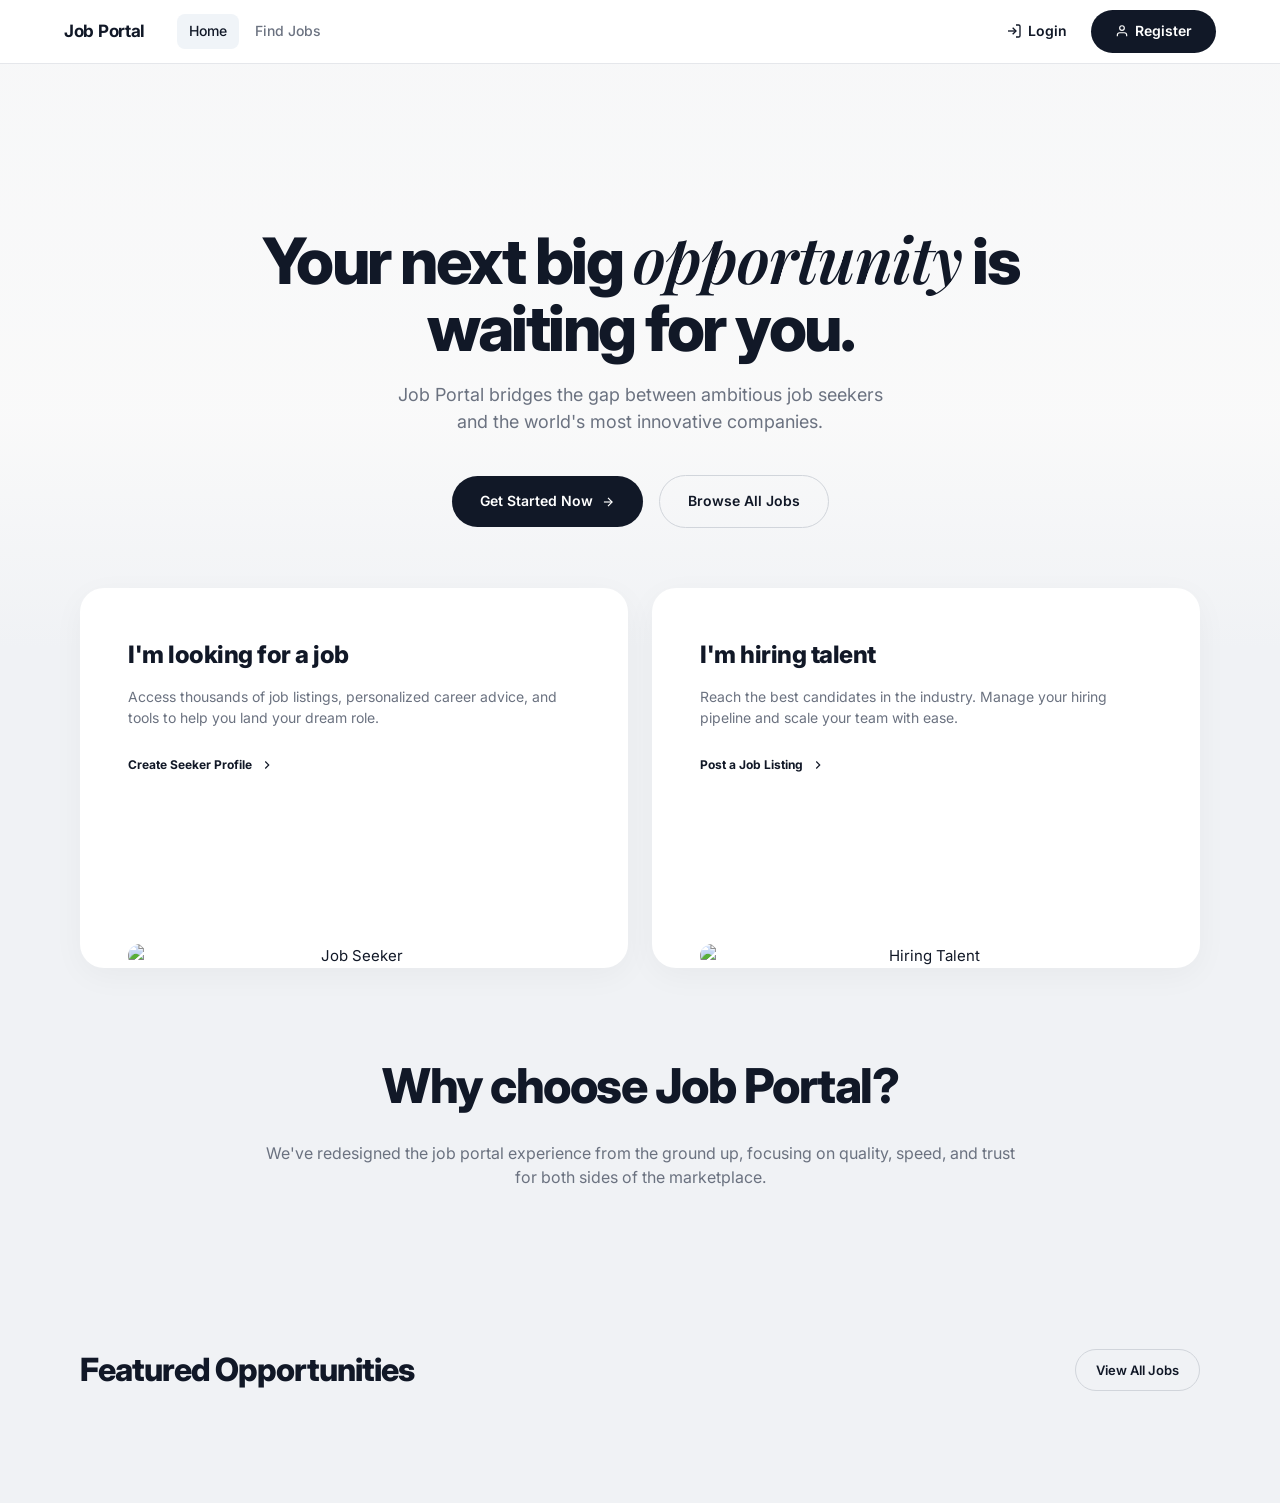
==== commit aab6935d: "refactor: unify pagination, fix UTC datetime serialization, and clean up navbar & dead code - Add se" ====
--- a/job-portal-frontend/index.html
+++ b/job-portal-frontend/index.html
@@ -88,7 +88,6 @@
     </section>
 
     <!-- Footer -->
-    <footer class="footer" id="footer"></footer>
 
     <script src="js/config.js"></script>
     <script src="js/shared.js"></script>
@@ -96,7 +95,6 @@
     <script>
         document.addEventListener('DOMContentLoaded', async () => {
             renderNavbar('home');
-            renderFooter();
             await loadHomeFeaturedJobs();
         });
 
--- a/job-portal-frontend/css/style.css
+++ b/job-portal-frontend/css/style.css
@@ -2,29 +2,47 @@
 
 /* DESIGN TOKENS */
 :root {
-    --color-primary: #111827;
-    --color-primary-dk: #1f2937;
-    --color-secondary: #374151;
-    --color-accent: #3B82F6;
-    --color-bg: #F0F2F5;
-    --color-white: #FFFFFF;
-    --color-text: #111827;
-    --color-muted: #6B7280;
-    --color-border: #E5E7EB;
-    --color-success: #16A34A;
-    --color-danger: #DC2626;
-    --color-warning: #D97706;
+    --color-primary:     #111827;
+    --color-primary-dk:  #1f2937;
+    --color-secondary:   #374151;
+    --color-bg:          #F0F2F5;
+    --color-surface:     #FFFFFF;
+    --color-text:        #111827;
+    --color-muted:       #6B7280;
+    --color-border:      #E5E7EB;
+
+    --color-accent:      #3B82F6;
+    --color-accent-dk:   #2563EB;
+
+    --color-success:     #16A34A;
+    --color-success-bg:  #DCFCE7;
+    --color-success-tx:  #166534;
+
+    --color-danger:      #DC2626;
+    --color-danger-bg:   #FEE2E2;
+    --color-danger-tx:   #991B1B;
+
+    --color-warning:     #D97706;
+    --color-warning-bg:  #FEF9C3;
+    --color-warning-tx:  #854D0E;
+
+    --color-info:        #3B82F6;
+    --color-info-bg:     #DBEAFE;
+    --color-info-tx:     #1E40AF;
+
+    --color-neutral-bg:  #F3F4F6;
+    --color-neutral-tx:  #6B7280;
+
+    /* legacy alias — keep so existing rules using --color-white still work */
+    --color-white: var(--color-surface);
 
     --font-base: 'Inter', system-ui, sans-serif;
-
     --radius-sm: 8px;
     --radius-md: 12px;
     --radius-lg: 20px;
-
     --shadow-sm: 0 1px 4px rgba(0, 0, 0, 0.06);
     --shadow-md: 0 4px 16px rgba(0, 0, 0, 0.06);
     --shadow-lg: 0 12px 32px rgba(0, 0, 0, 0.08);
-
     --nav-height: 64px;
     --sidebar-w: 240px;
     --content-max: 1200px;
@@ -228,79 +246,6 @@
     gap: 10px;
 }
 
-/* FOOTER */
-.footer {
-    background: var(--color-primary);
-    color: rgba(255, 255, 255, 0.75);
-    padding: 48px 0 0;
-    margin-top: 80px;
-}
-
-.footer-inner {
-    max-width: var(--content-max);
-    margin: 0 auto;
-    padding: 0 24px;
-    display: grid;
-    grid-template-columns: 1.6fr 1fr 1fr 1fr;
-    gap: 40px;
-}
-
-.footer-brand-name {
-    font-size: 17px;
-    font-weight: 700;
-    color: var(--color-white);
-    letter-spacing: -0.3px;
-    margin-bottom: 10px;
-    display: flex;
-    align-items: center;
-    gap: 8px;
-}
-
-.footer-tagline {
-    font-size: 13.5px;
-    line-height: 1.6;
-    max-width: 260px;
-}
-
-.footer-col h4 {
-    font-size: 13px;
-    font-weight: 600;
-    color: var(--color-white);
-    text-transform: uppercase;
-    letter-spacing: 0.6px;
-    margin-bottom: 14px;
-}
-
-.footer-col ul {
-    display: flex;
-    flex-direction: column;
-    gap: 9px;
-}
-
-.footer-col ul li a {
-    font-size: 13.5px;
-    color: rgba(255, 255, 255, 0.65);
-    transition: color var(--transition);
-}
-
-.footer-col ul li a:hover {
-    color: var(--color-white);
-}
-
-.footer-bottom {
-    margin-top: 40px;
-    border-top: 1px solid rgba(255, 255, 255, 0.12);
-    padding: 16px 24px;
-    max-width: var(--content-max);
-    margin-left: auto;
-    margin-right: auto;
-    display: flex;
-    align-items: center;
-    justify-content: space-between;
-    font-size: 12.5px;
-    color: rgba(255, 255, 255, 0.45);
-}
-
 /* BUTTONS */
 .btn {
     display: inline-flex;
@@ -554,65 +499,72 @@
 }
 
 .badge-applied {
-    background: #e8f0fe;
-    color: #1a56a4;
-}
-
-.badge-under_review {
-    background: #fffbeb;
-    color: #92601a;
+    background: var(--color-warning-bg);
+    color: var(--color-warning-tx);
+}
+
+.badge-under_review,
+.badge-under-review {
+    background: var(--color-info-bg);
+    color: var(--color-info-tx);
 }
 
 .badge-shortlisted {
-    background: #f0fdf4;
-    color: #1a6b3a;
+    background: var(--color-success-bg);
+    color: var(--color-success-tx);
 }
 
 .badge-rejected {
-    background: #fff5f5;
-    color: #8b1c1c;
+    background: var(--color-danger-bg);
+    color: var(--color-danger-tx);
 }
 
 .badge-pending {
-    background: #fef9c3;
-    color: #7a4a0a;
-}
-
-.badge-approved {
-    background: #f0fdf4;
-    color: #1a6b3a;
+    background: var(--color-warning-bg);
+    color: var(--color-warning-tx);
+}
+
+.badge-approved,
+.badge-active {
+    background: var(--color-success-bg);
+    color: var(--color-success-tx);
+}
+
+.badge-closed {
+    background: var(--color-neutral-bg);
+    color: var(--color-neutral-tx);
 }
 
 .badge-unknown {
-    background: #f3f4f6;
-    color: var(--color-muted);
+    background: var(--color-neutral-bg);
+    color: var(--color-neutral-tx);
 }
 
 .badge-fulltime,
 .badge-full-time {
-    background: #e8f0fe;
-    color: #1a56a4;
+    background: var(--color-info-bg);
+    color: var(--color-info-tx);
 }
 
 .badge-parttime,
 .badge-part-time {
-    background: #fef3c7;
-    color: #92601a;
+    background: var(--color-warning-bg);
+    color: var(--color-warning-tx);
 }
 
 .badge-remote {
-    background: #f0fdf4;
-    color: #1a6b3a;
+    background: var(--color-success-bg);
+    color: var(--color-success-tx);
 }
 
 .badge-contract {
-    background: #faf5ff;
-    color: #5a2d82;
+    background: var(--color-neutral-bg);
+    color: var(--color-neutral-tx);
 }
 
 .badge-internship {
-    background: #fff7ed;
-    color: #9a3412;
+    background: var(--color-warning-bg);
+    color: var(--color-warning-tx);
 }
 
 /* PAGE CONTAINER & LAYOUT */
@@ -1030,10 +982,6 @@
 
 /* RESPONSIVE BREAKPOINTS */
 @media (max-width: 1024px) {
-    .footer-inner {
-        grid-template-columns: 1fr 1fr;
-        gap: 32px;
-    }
 }
 
 @media (max-width: 768px) {
@@ -1048,11 +996,6 @@
     .navbar-hamburger {
         display: flex;
         margin-left: auto;
-    }
-
-    .footer-inner {
-        grid-template-columns: 1fr 1fr;
-        gap: 28px;
     }
 
     .footer-bottom {
@@ -1067,10 +1010,6 @@
 }
 
 @media (max-width: 480px) {
-    .footer-inner {
-        grid-template-columns: 1fr;
-    }
-
     .modal {
         padding: 20px;
     }
